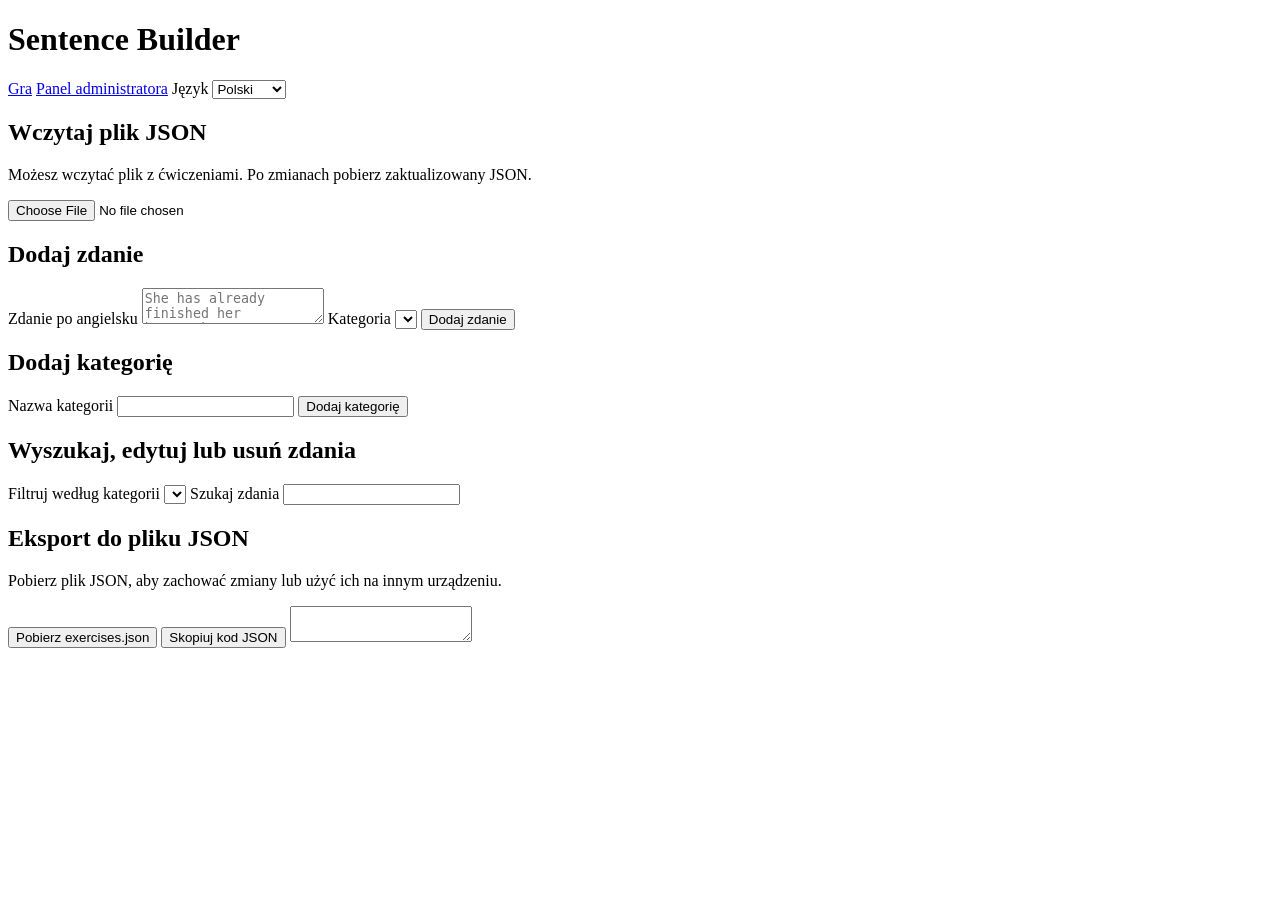
==== admin.html @ d66dbaa8 "Add admin.html for Sentence Builder admin interface" ====
<!DOCTYPE html>
<html lang="pl">
<head>
  <meta charset="UTF-8">
  <meta name="viewport" content="width=device-width, initial-scale=1">
  <title>Sentence Builder — Admin</title>
  <link rel="stylesheet" href="style.css">
  <script src="i18n.js" defer></script>
  <script src="admin.js" defer></script>
</head>
<body>
  <header class="topbar">
    <h1 data-i18n="appTitle">Sentence Builder</h1>
    <nav class="nav">
      <a href="student.html" data-i18n="studentPage">Gra</a>
      <a href="admin.html" data-i18n="adminPage">Panel administratora</a>
      <label class="language-label">
        <span data-i18n="language">Język</span>
        <select id="languageSelect" aria-label="Language">
          <option value="pl">Polski</option>
          <option value="ja">日本語</option>
          <option value="en">English</option>
          <option value="fr">Français</option>
          <option value="es">Español</option>
          <option value="de">Deutsch</option>
        </select>
      </label>
    </nav>
  </header>

  <main>
    <section class="panel">
      <h2 data-i18n="loadJson">Wczytaj plik JSON</h2>
      <p class="muted" data-i18n="jsonHelp">
        Możesz wczytać plik z ćwiczeniami. Po zmianach pobierz zaktualizowany JSON.
      </p>
      <input id="jsonFile" type="file" accept=".json,application/json">
      <p id="loadStatus" class="muted"></p>
    </section>

    <section class="panel">
      <h2 data-i18n="addSentence">Dodaj zdanie</h2>
      <form id="exerciseForm">
        <label for="sentenceInput" data-i18n="englishSentence">Zdanie po angielsku</label>
        <textarea id="sentenceInput" required
          placeholder="She has already finished her homework."
          data-i18n-placeholder="sentencePlaceholder"></textarea>

        <label for="categorySelect" data-i18n="category">Kategoria</label>
        <select id="categorySelect"></select>
        <button type="submit" data-i18n="addSentence">Dodaj zdanie</button>
      </form>
    </section>

    <section class="panel">
      <h2 data-i18n="addCategory">Dodaj kategorię</h2>
      <form id="categoryForm">
        <label for="newCategory" data-i18n="categoryName">Nazwa kategorii</label>
        <input id="newCategory" type="text" required>
        <button type="submit" data-i18n="addCategory">Dodaj kategorię</button>
      </form>
    </section>

    <section class="panel">
      <h2 data-i18n="manageSentences">Wyszukaj, edytuj lub usuń zdania</h2>

      <label for="adminCategoryFilter" data-i18n="filterCategory">Filtruj według kategorii</label>
      <select id="adminCategoryFilter"></select>

      <label for="adminSearchInput" data-i18n="searchSentence">Szukaj zdania</label>
      <input id="adminSearchInput" type="search">

      <p id="adminResultCount" class="muted"></p>
      <div id="adminExercises"></div>
    </section>

    <section class="panel">
      <h2 data-i18n="exportJson">Eksport do pliku JSON</h2>
      <p class="muted" data-i18n="exportHelp">
        Pobierz plik JSON, aby zachować zmiany lub użyć ich na innym urządzeniu.
      </p>
      <button id="downloadJson" type="button" data-i18n="downloadJson">
        Pobierz exercises.json
      </button>
      <button id="copyJson" type="button" class="secondary" data-i18n="copyJson">
        Skopiuj kod JSON
      </button>
      <textarea id="jsonOutput" readonly aria-label="JSON"></textarea>
      <p id="copyStatus" class="muted"></p>
    </section>
  </main>
</body>
</html>
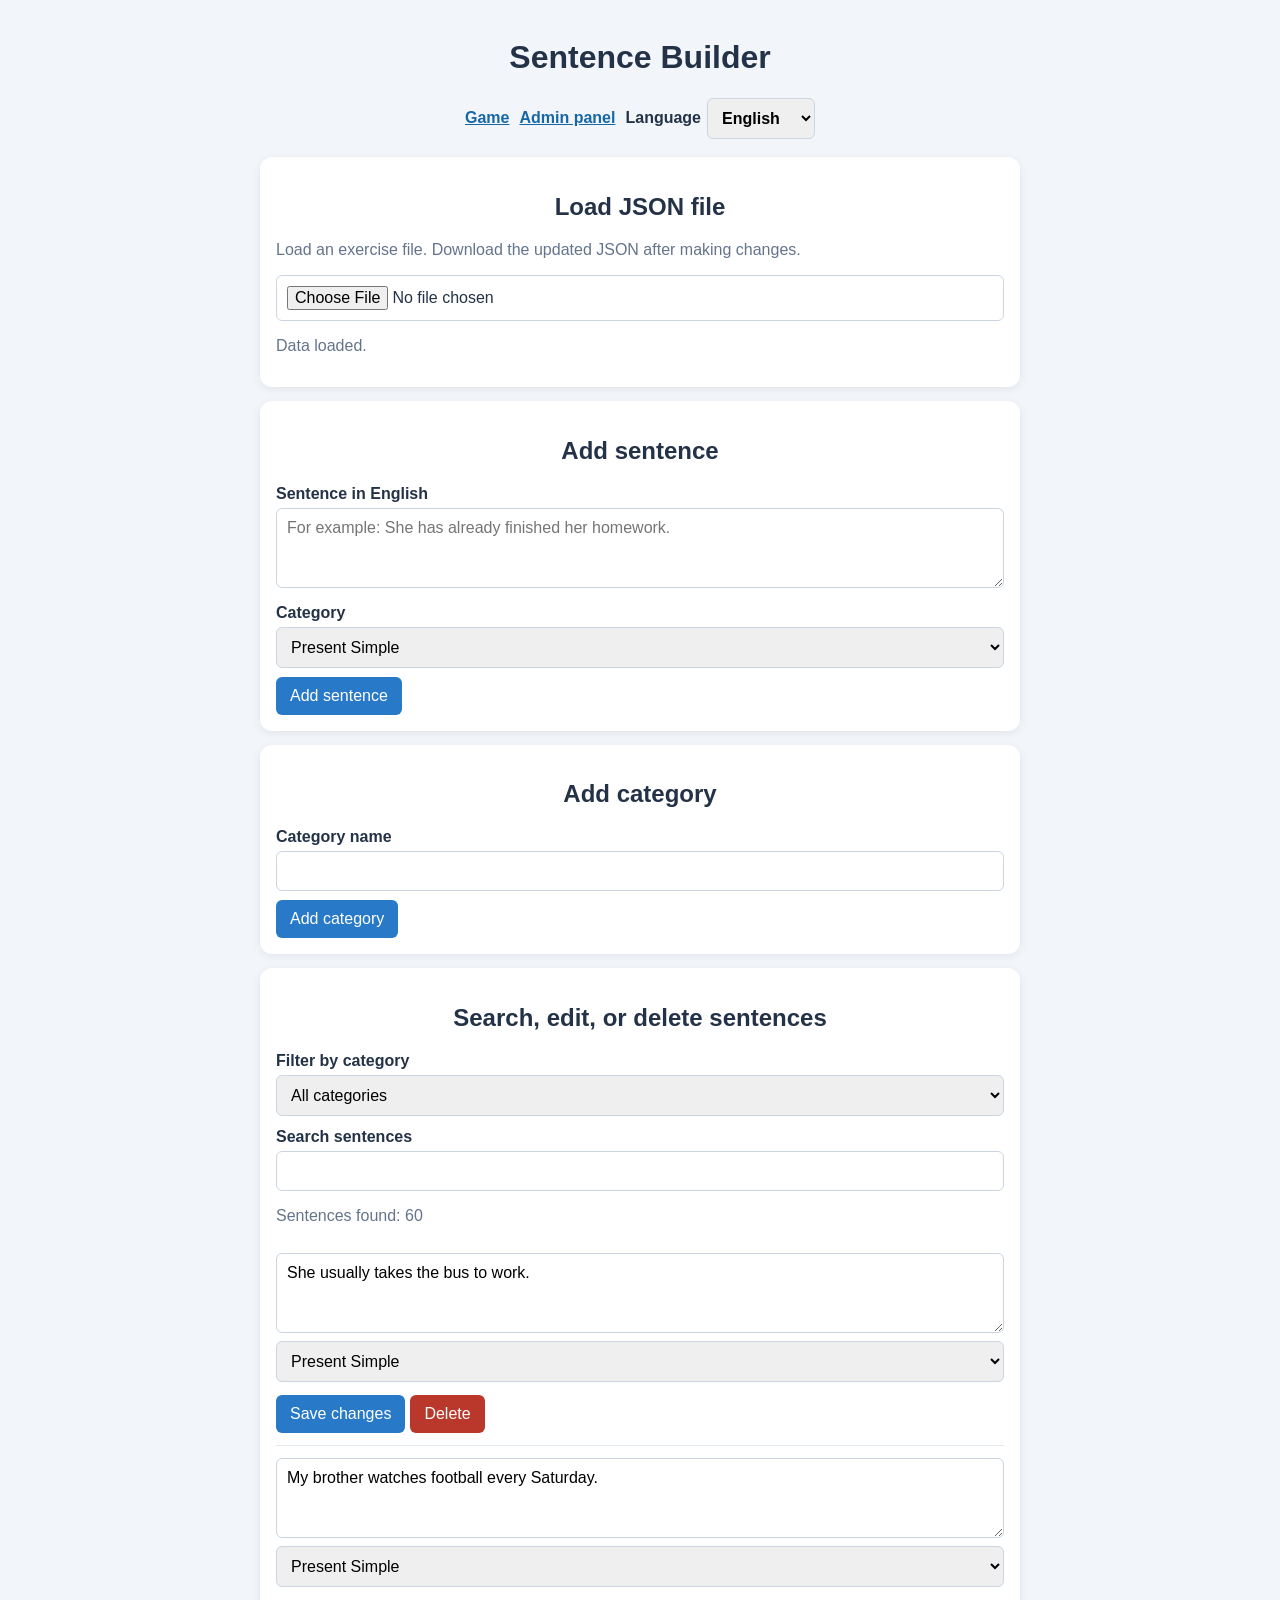
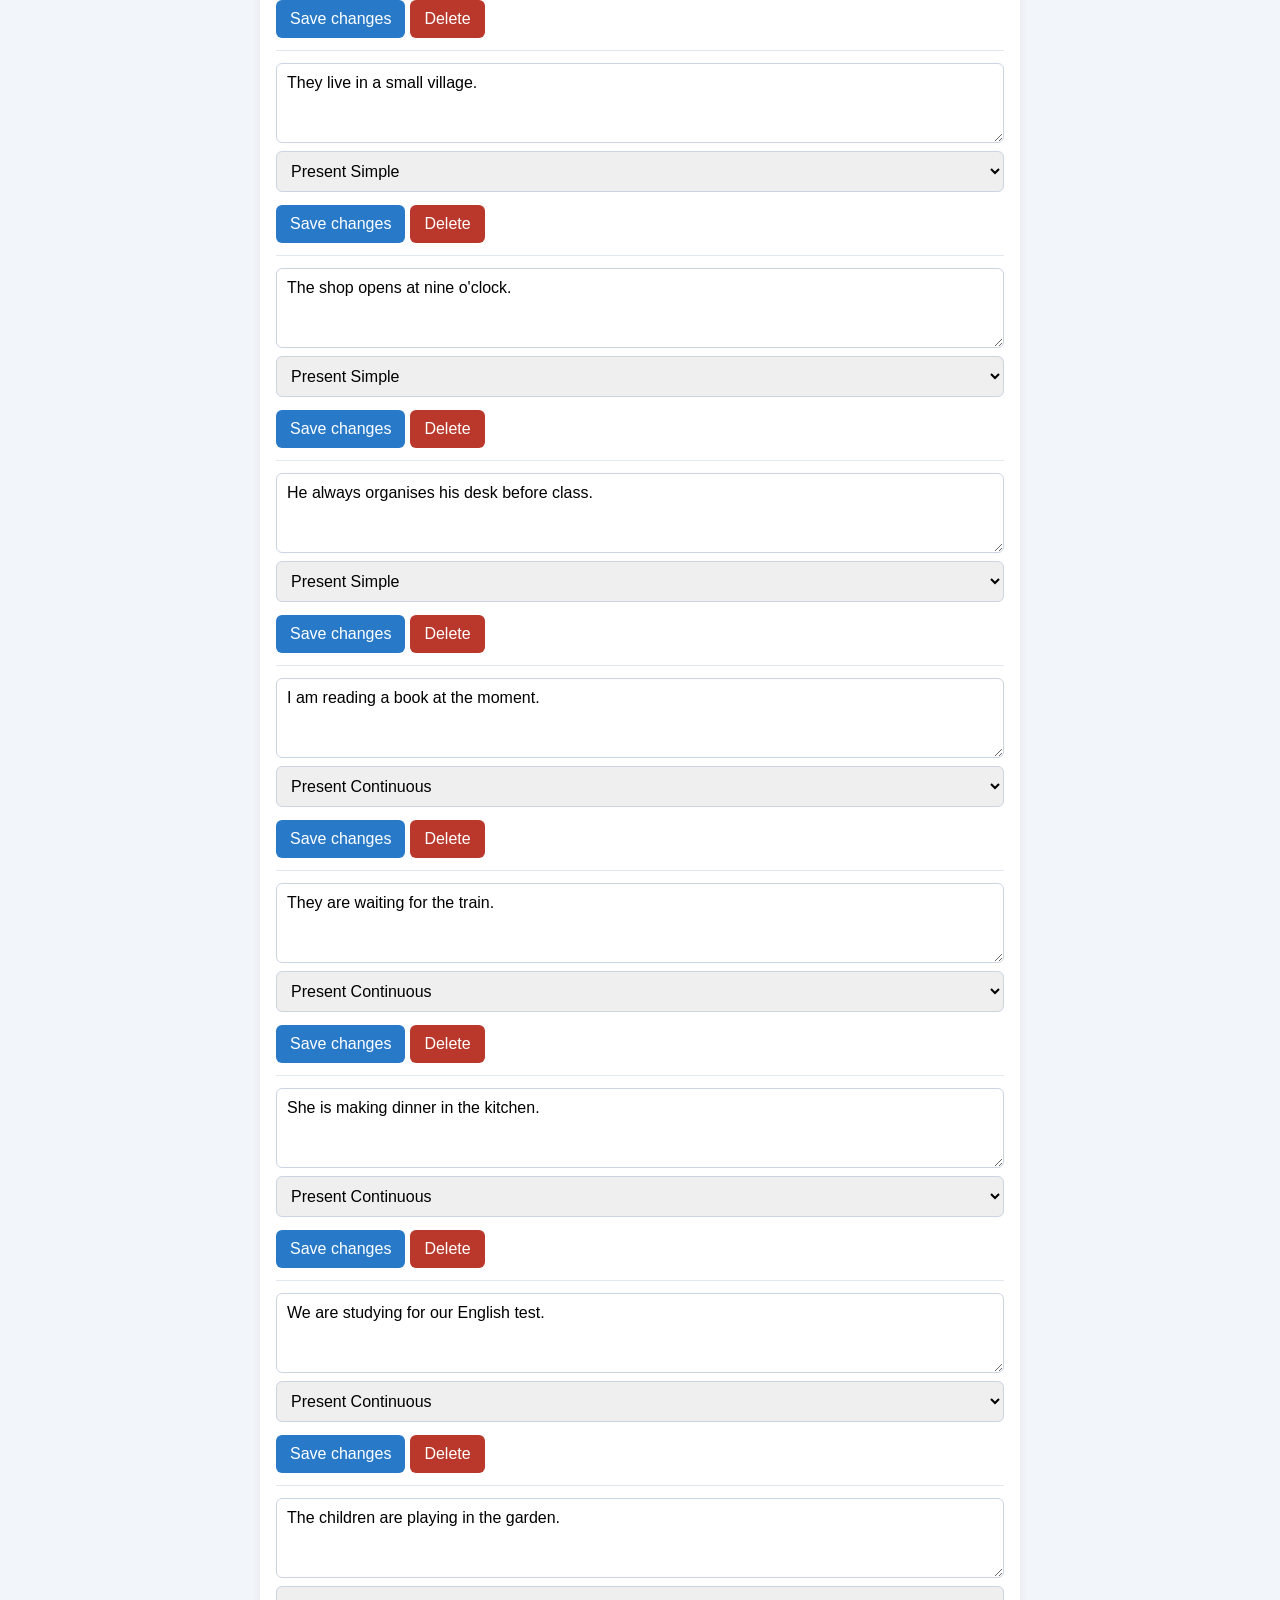
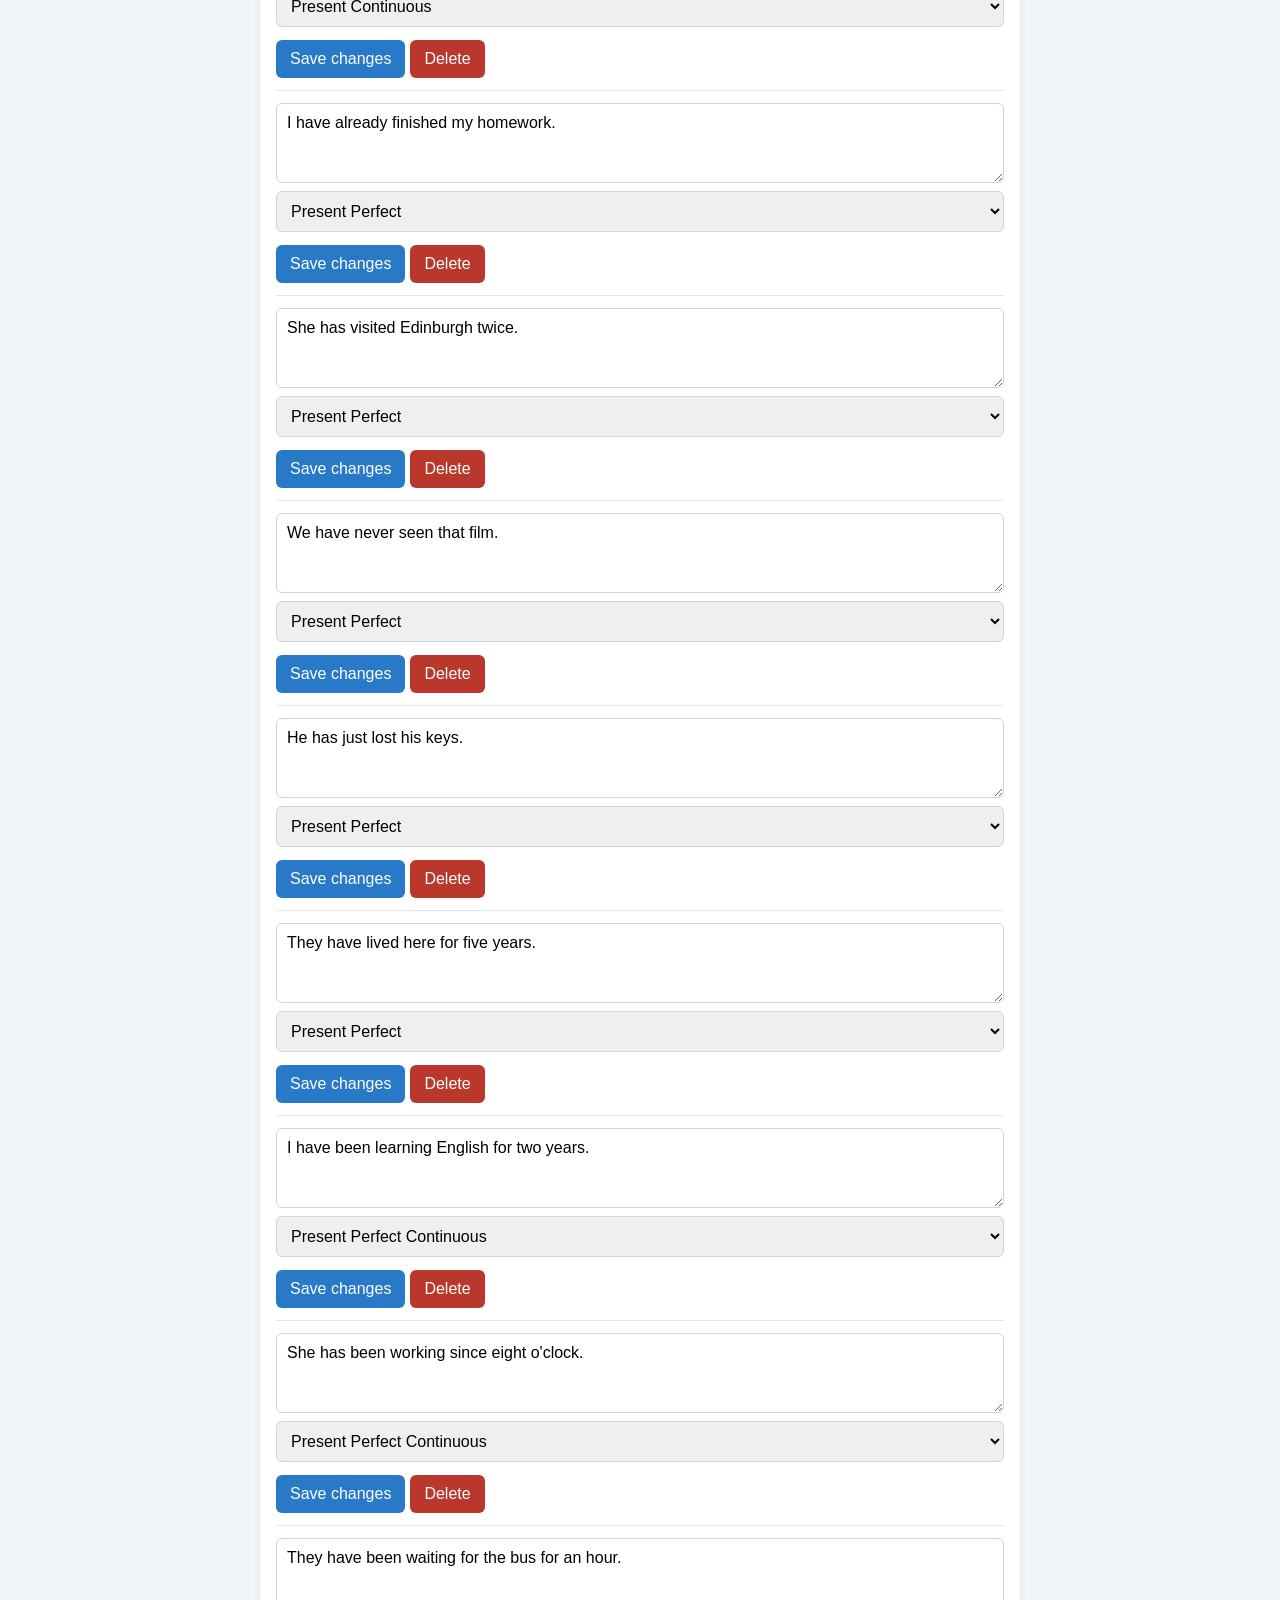
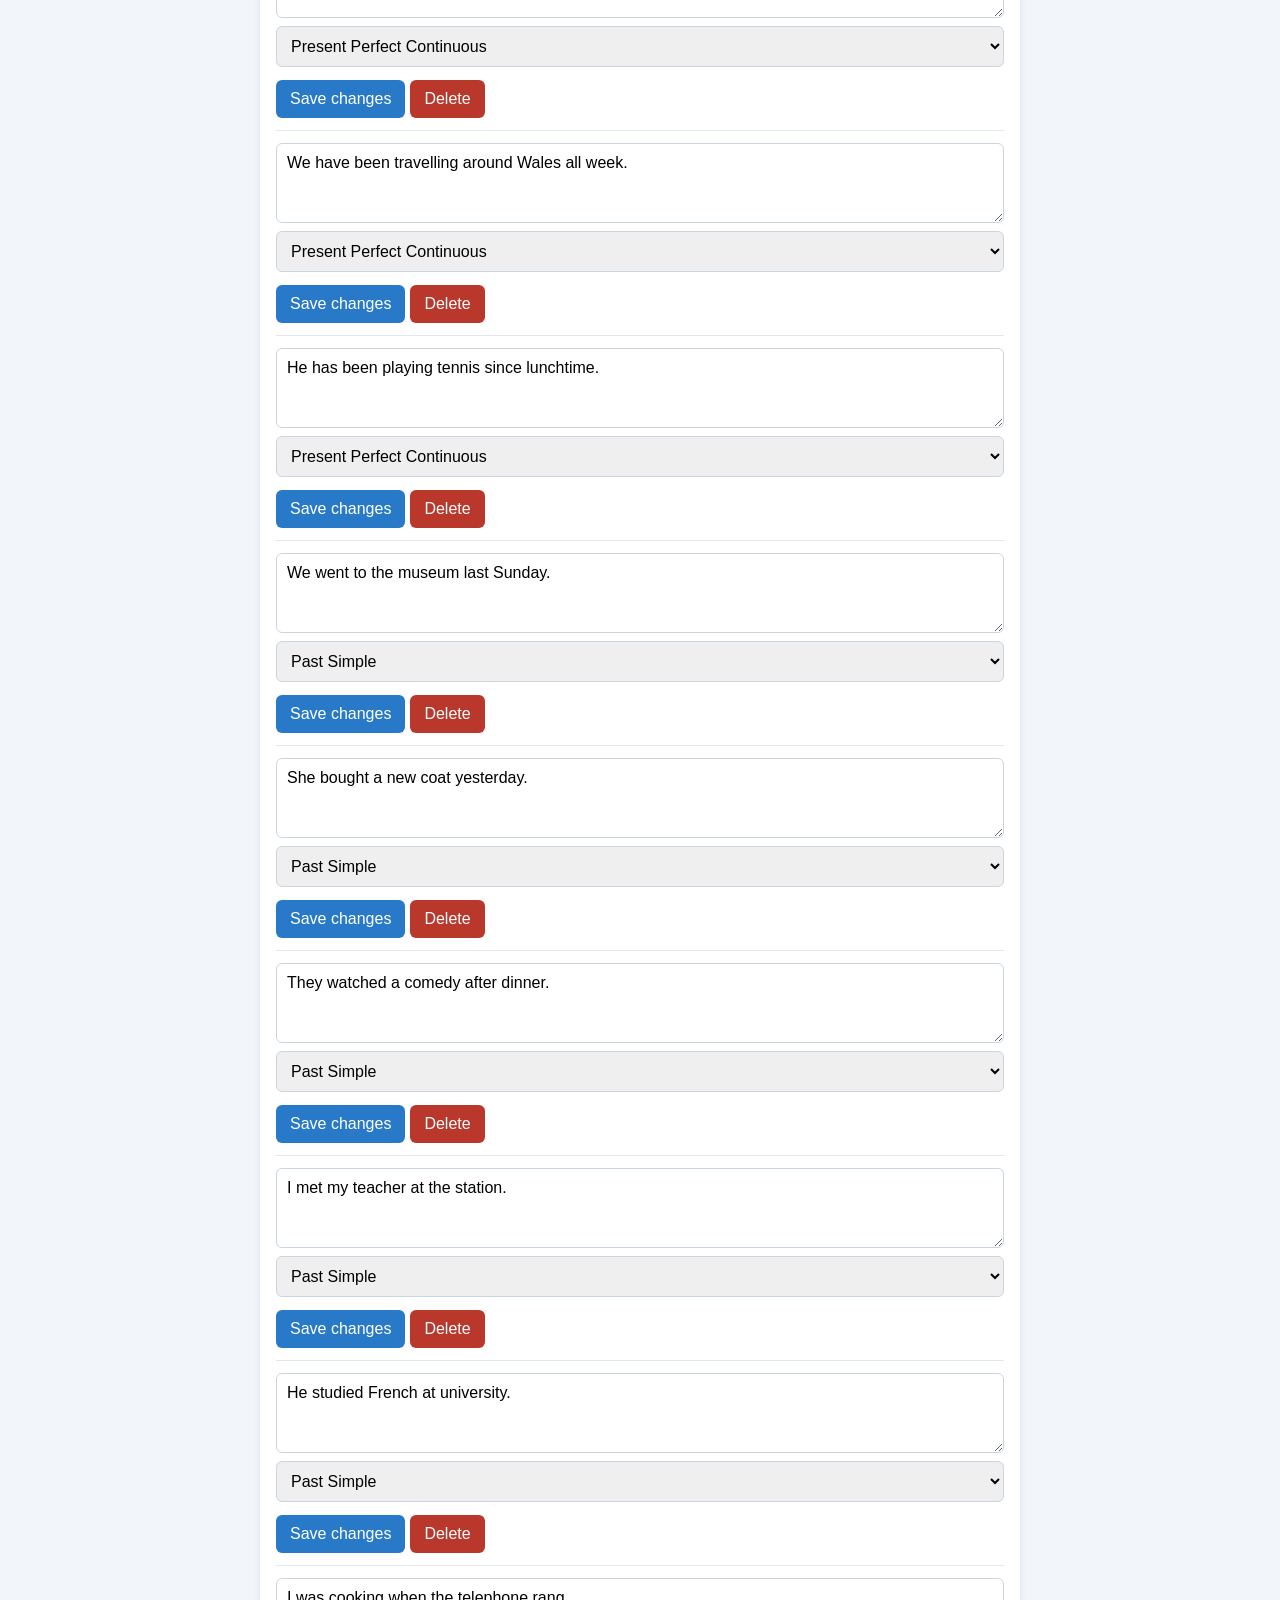
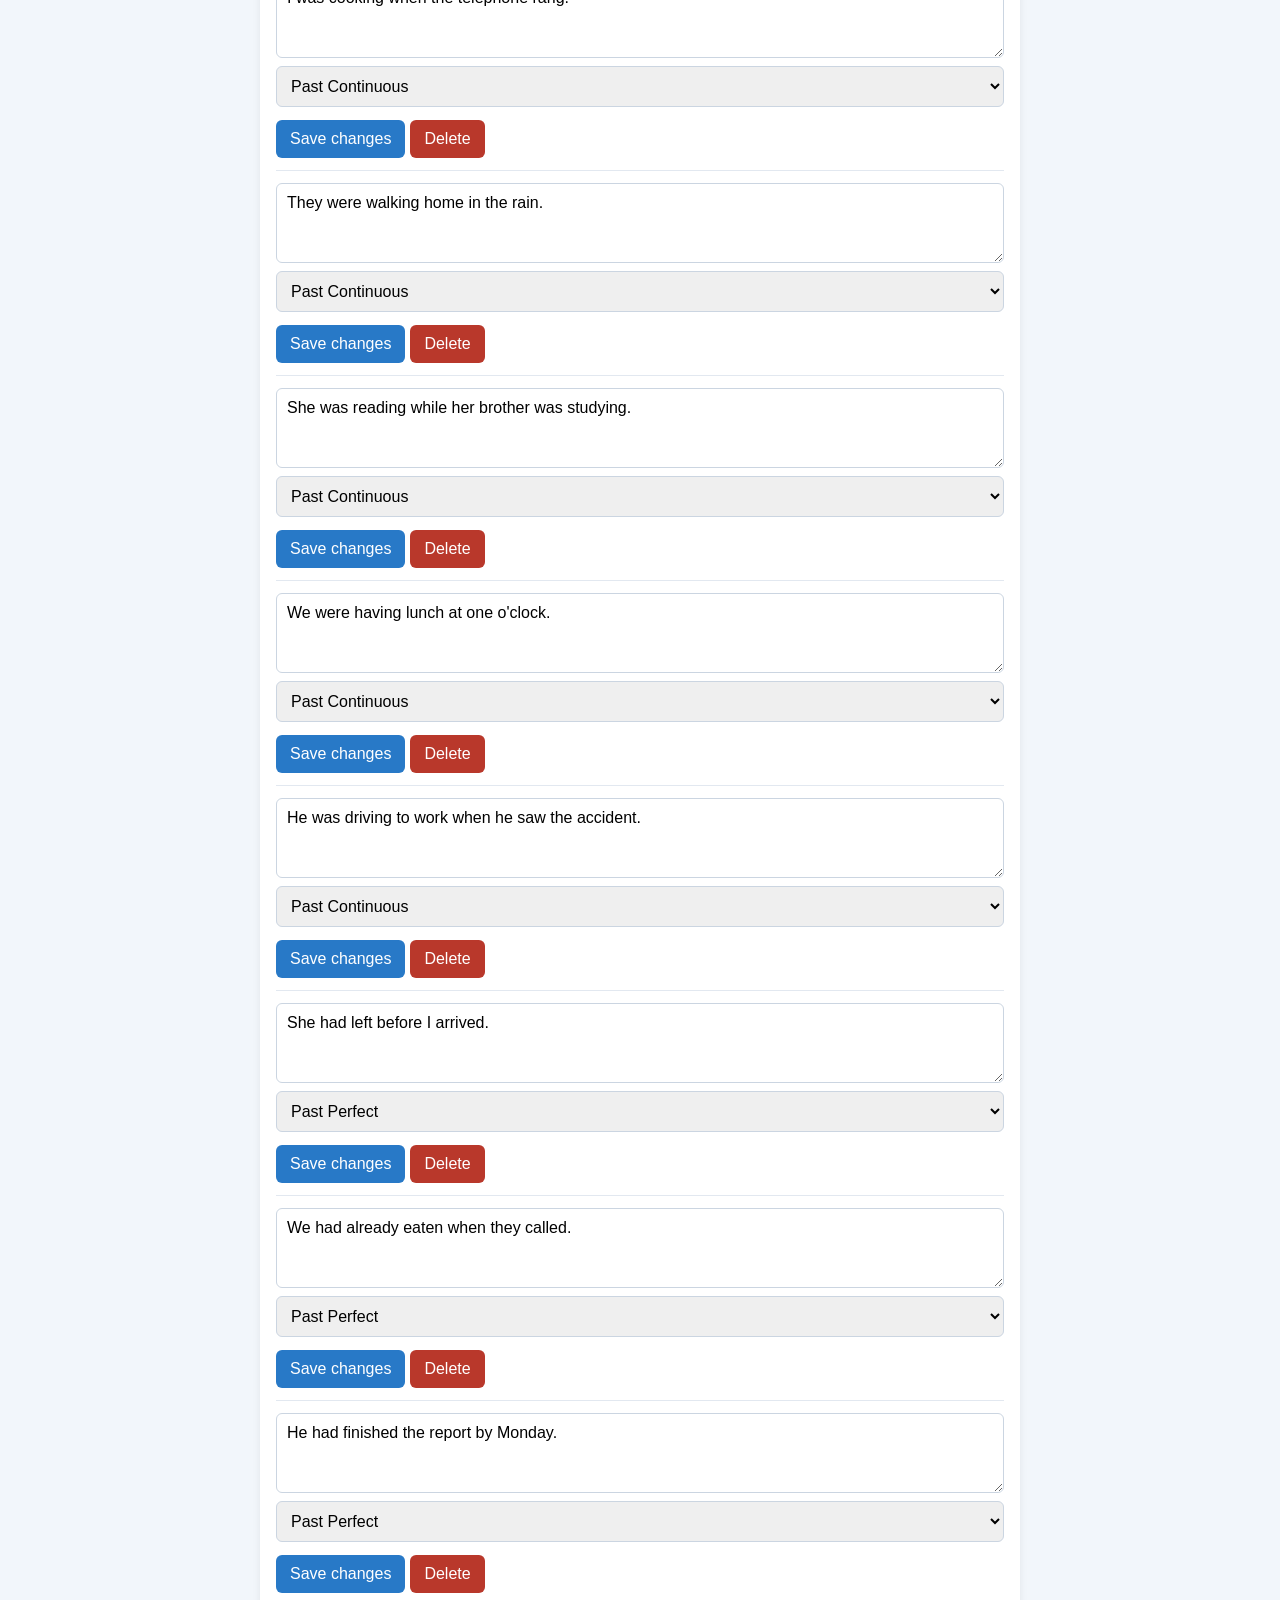
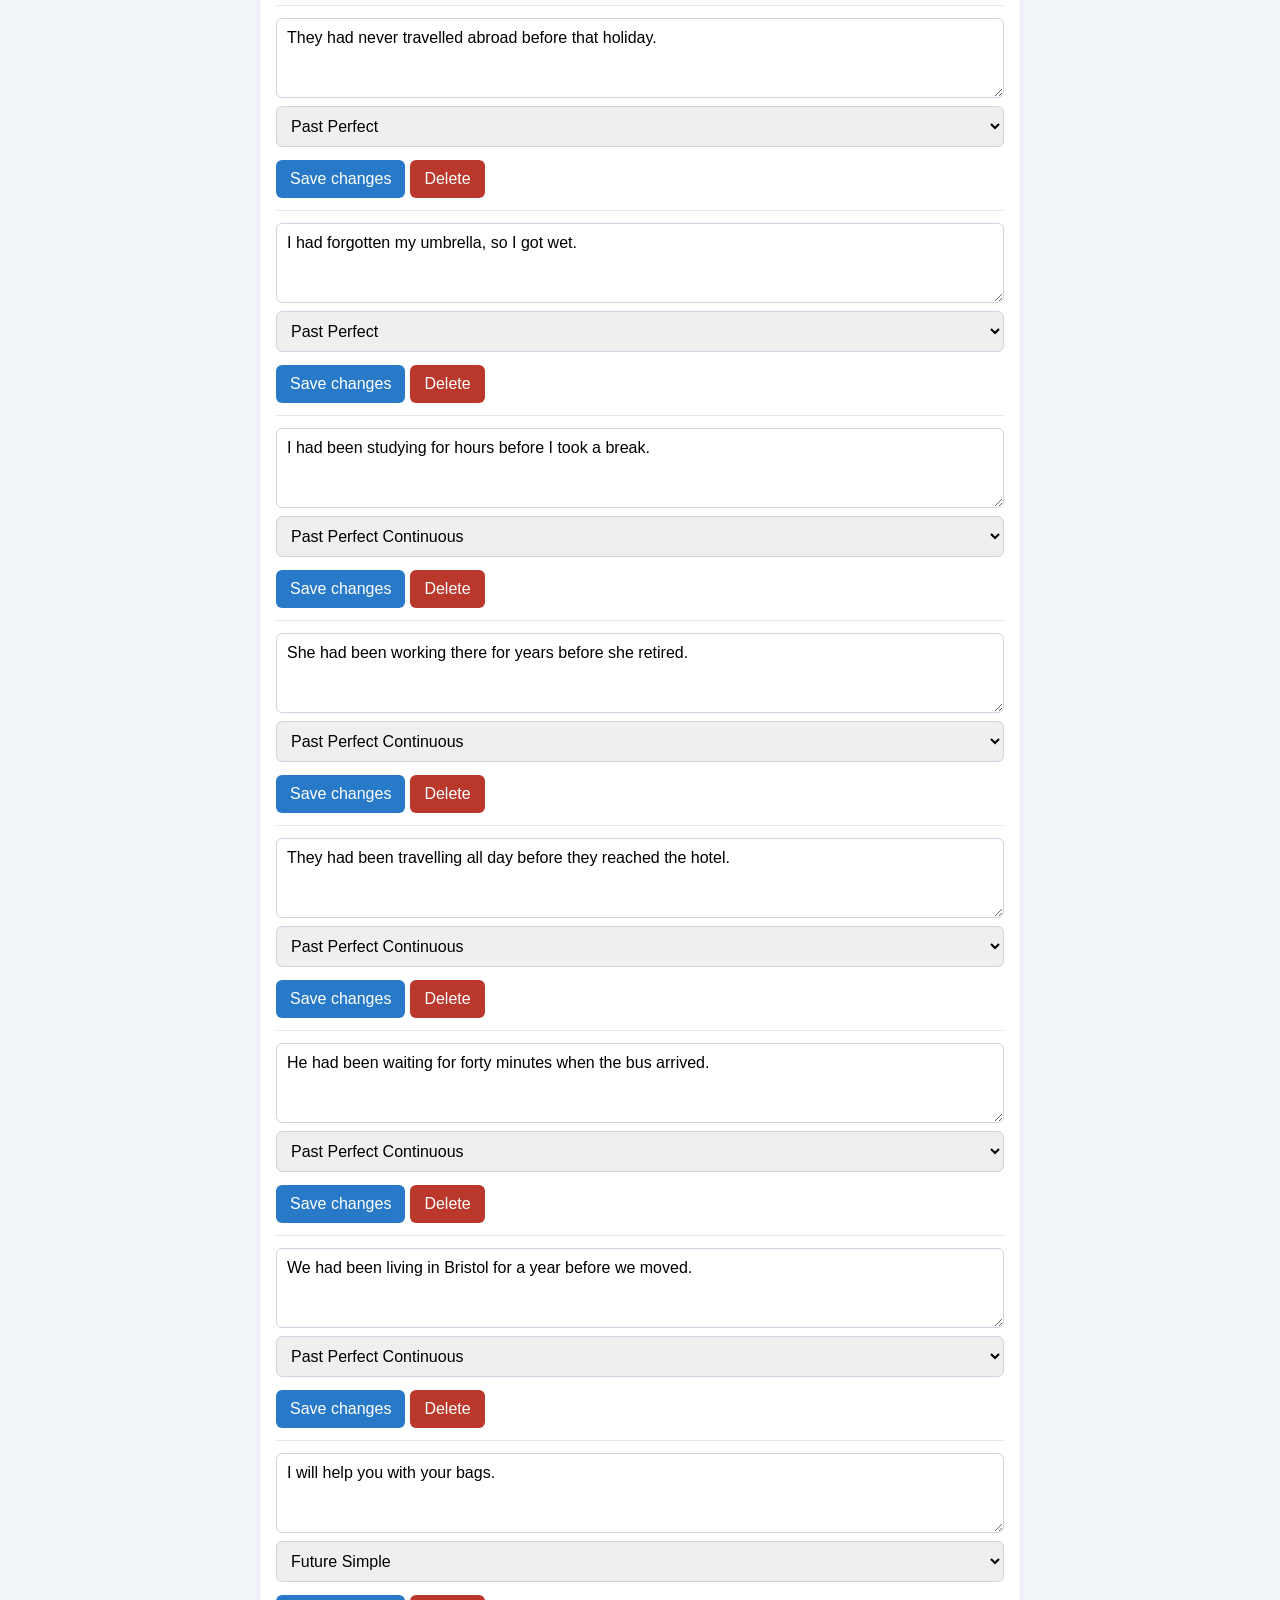
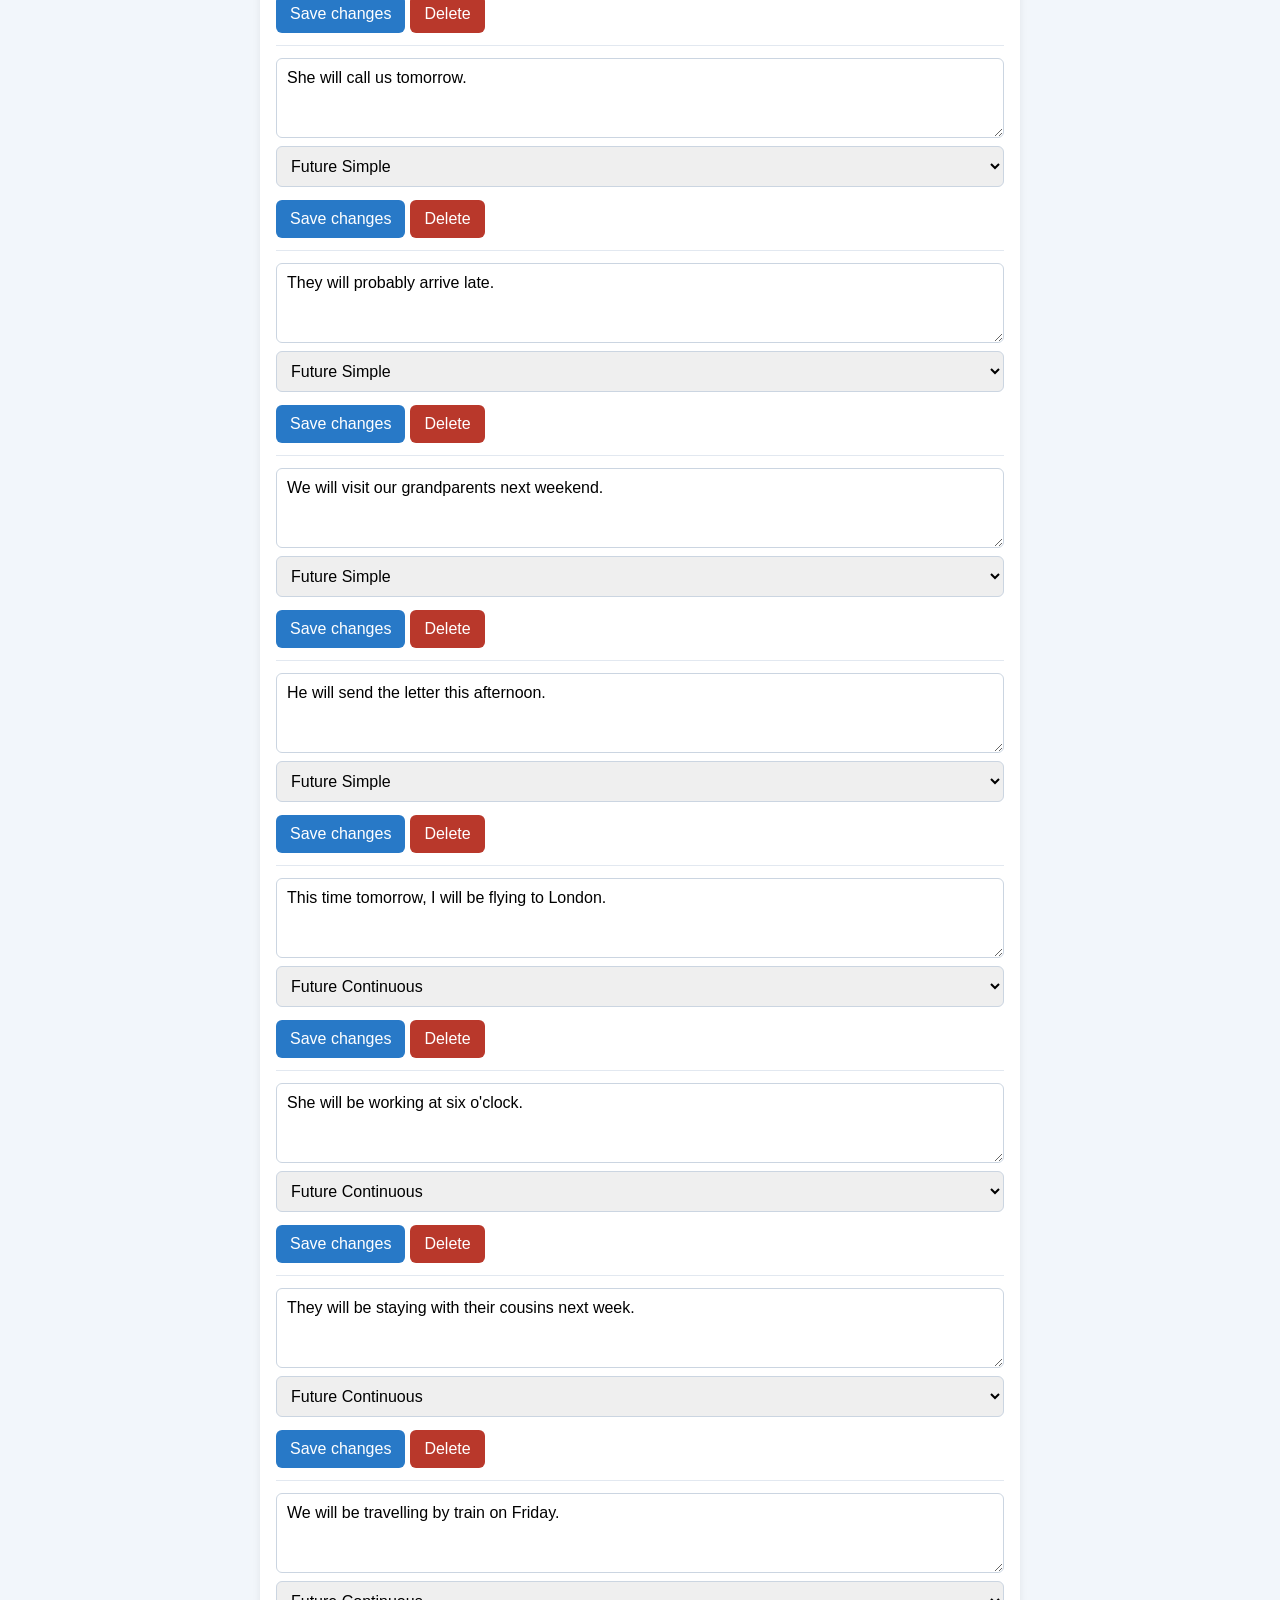
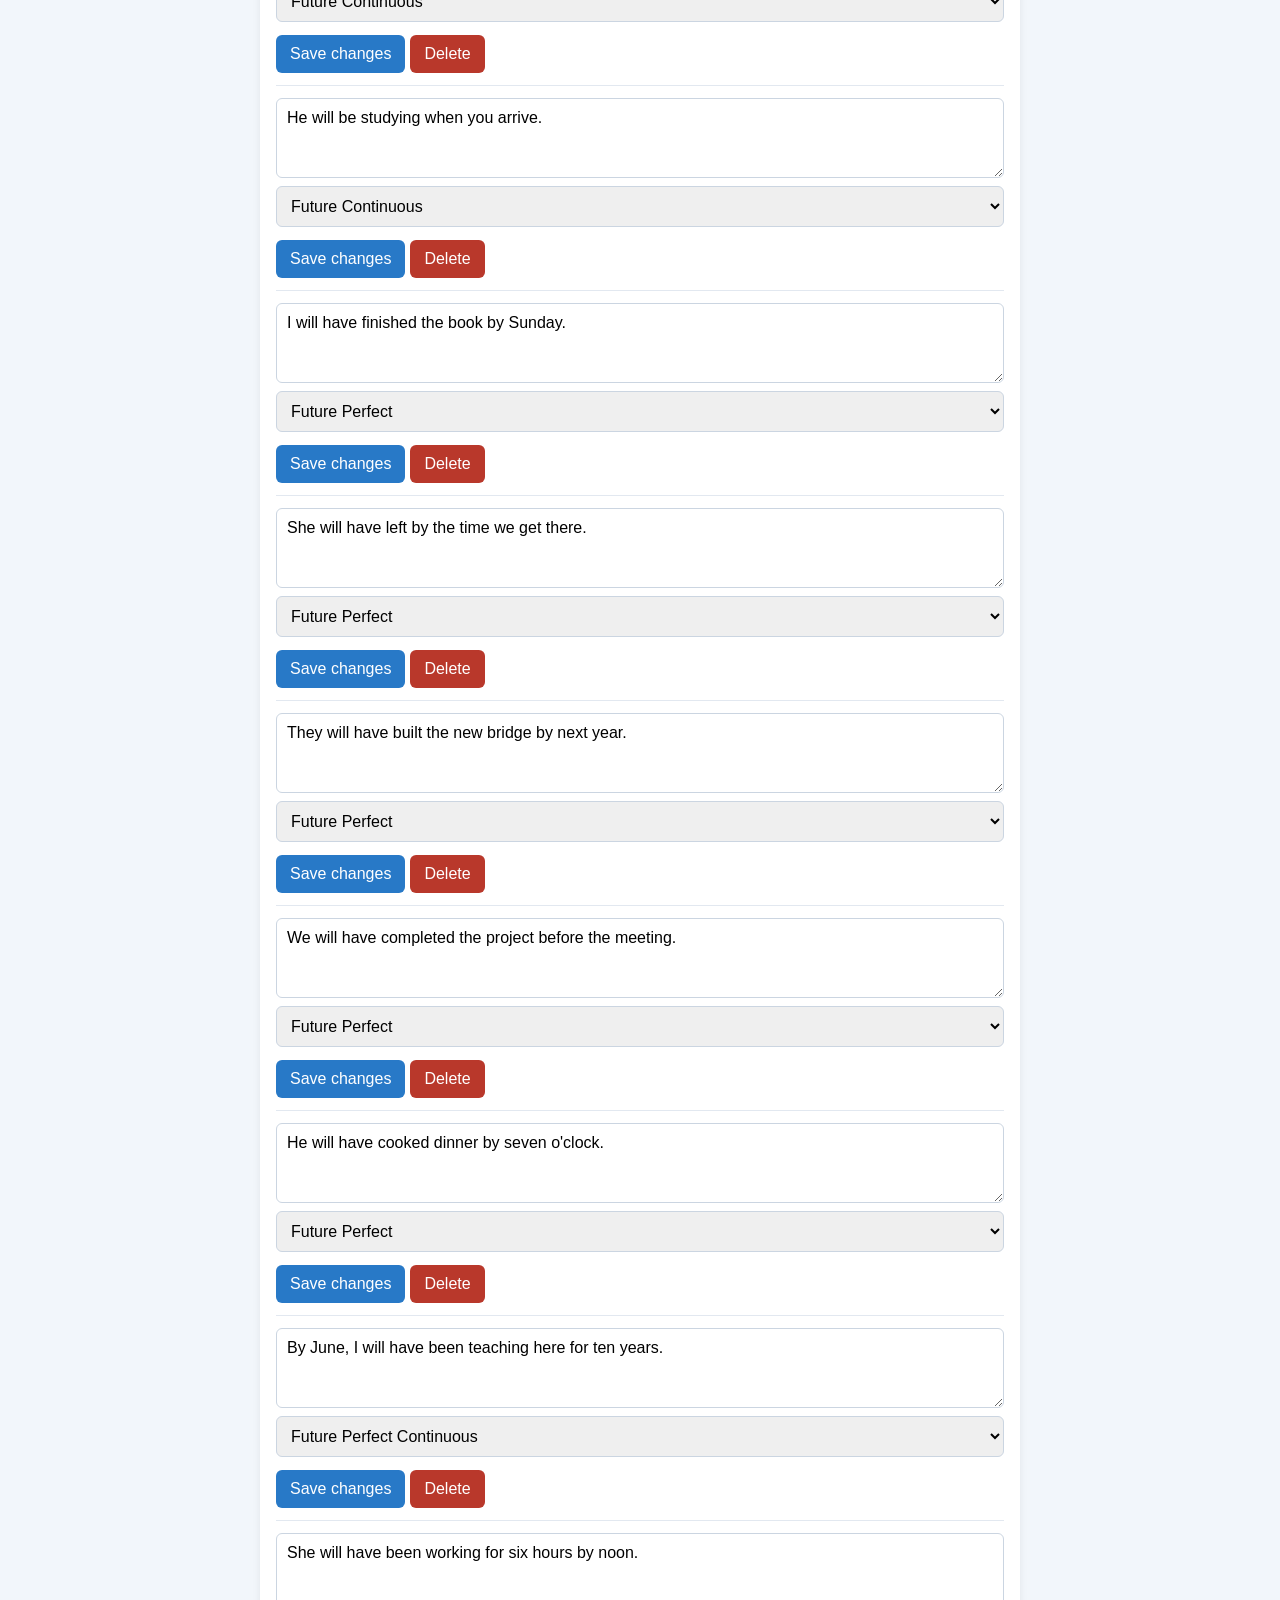
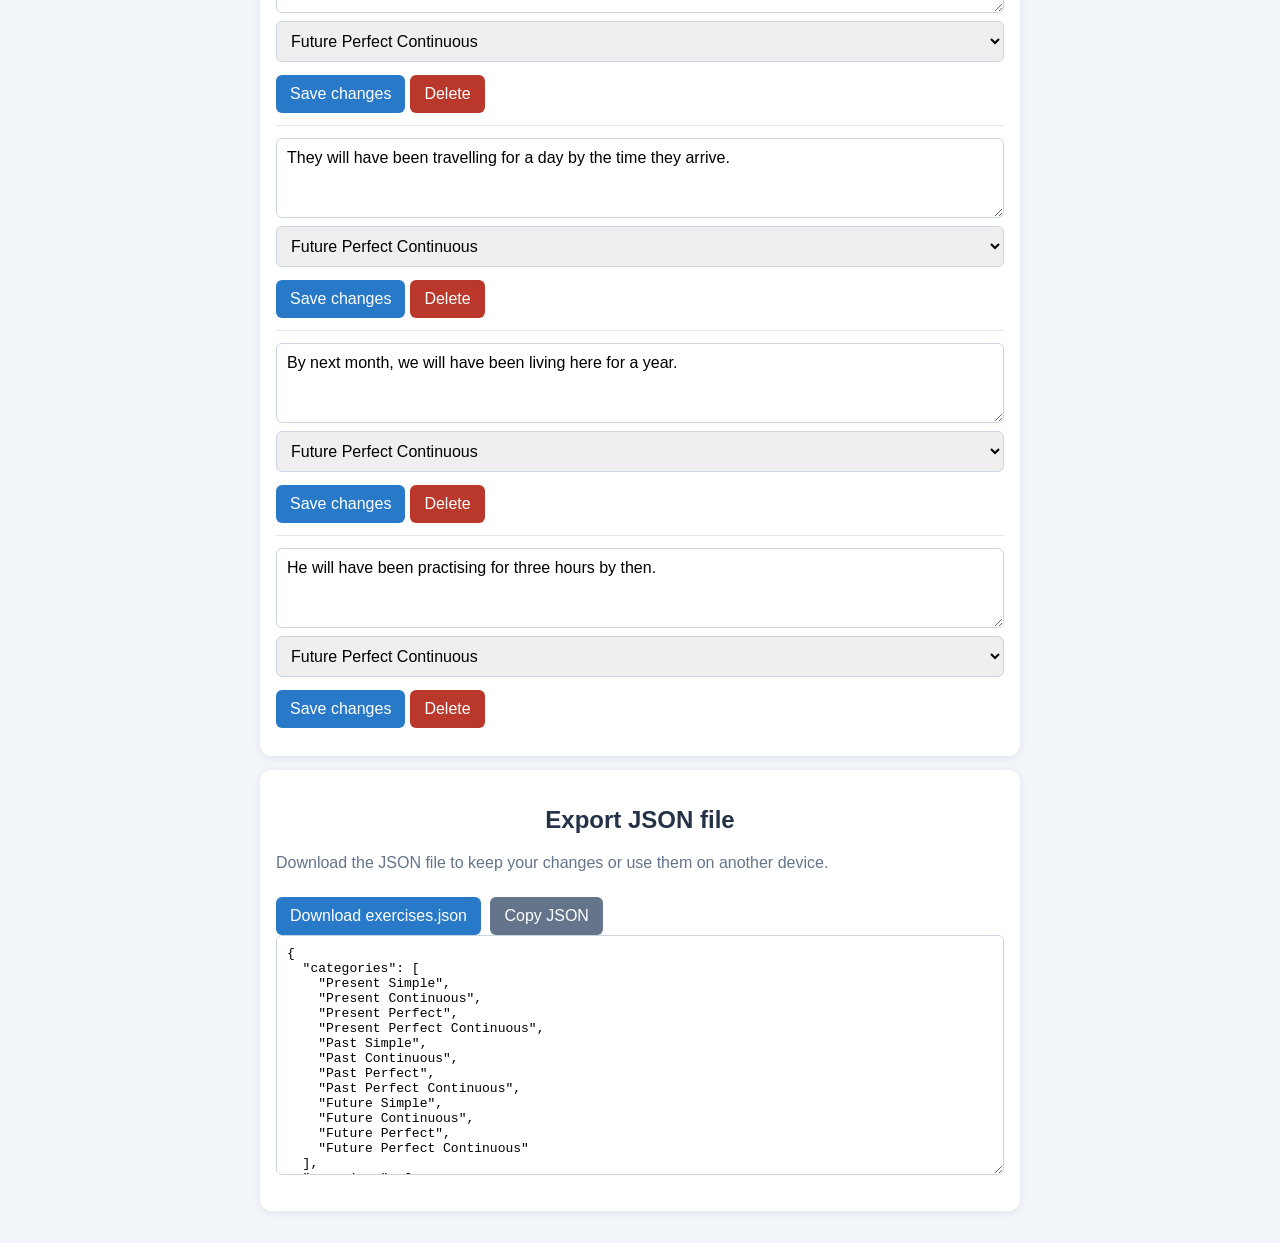
==== commit 3460df07: "Create admin.html for Sentence Builder admin interface This file serves as the admin interface for t" ====
--- a/admin.html
+++ b/admin.html
@@ -35,7 +35,7 @@
         Możesz wczytać plik z ćwiczeniami. Po zmianach pobierz zaktualizowany JSON.
       </p>
       <input id="jsonFile" type="file" accept=".json,application/json">
-      <p id="loadStatus" class="muted"></p>
+      <p id="loadStatus" class="muted" aria-live="polite"></p>
     </section>
 
     <section class="panel">
@@ -64,10 +64,16 @@
     <section class="panel">
       <h2 data-i18n="manageSentences">Wyszukaj, edytuj lub usuń zdania</h2>
 
-      <label for="adminCategoryFilter" data-i18n="filterCategory">Filtruj według kategorii</label>
+      <label for="adminCategoryFilter" data-i18n="filterCategory">
+        Filtruj według kategorii
+      </label>
       <select id="adminCategoryFilter"></select>
 
-      <label for="adminSearchInput" data-i18n="searchSentence">Szukaj zdania</label>
+      <div id="categoryOrderSettings" class="category-order-settings"></div>
+
+      <label for="adminSearchInput" data-i18n="searchSentence">
+        Szukaj zdania
+      </label>
       <input id="adminSearchInput" type="search">
 
       <p id="adminResultCount" class="muted"></p>
@@ -86,7 +92,7 @@
         Skopiuj kod JSON
       </button>
       <textarea id="jsonOutput" readonly aria-label="JSON"></textarea>
-      <p id="copyStatus" class="muted"></p>
+      <p id="copyStatus" class="muted" aria-live="polite"></p>
     </section>
   </main>
 </body>
--- a/style.css
+++ b/style.css
@@ -0,0 +1,156 @@
+* { box-sizing: border-box; }
+
+body {
+  margin: 0;
+  padding: 18px;
+  font-family: Arial, sans-serif;
+  color: #243247;
+  background: #f2f6fb;
+}
+
+h1, h2 { text-align: center; }
+
+.topbar {
+  max-width: 900px;
+  margin: 0 auto 18px;
+}
+
+.nav {
+  display: flex;
+  justify-content: center;
+  align-items: center;
+  gap: 10px;
+  flex-wrap: wrap;
+}
+
+.nav a {
+  color: #1767a7;
+  font-weight: bold;
+}
+
+.language-label {
+  display: flex;
+  align-items: center;
+  gap: 6px;
+  margin: 0;
+}
+
+.panel, .exercise {
+  max-width: 760px;
+  margin: 14px auto;
+  padding: 16px;
+  background: white;
+  border-radius: 12px;
+  box-shadow: 0 2px 8px #00000012;
+}
+
+label {
+  display: block;
+  margin: 12px 0 5px;
+  font-weight: bold;
+}
+
+input, select, textarea {
+  width: 100%;
+  padding: 10px;
+  border: 1px solid #cbd5e1;
+  border-radius: 6px;
+  font: inherit;
+}
+
+textarea {
+  min-height: 80px;
+  resize: vertical;
+}
+
+button {
+  margin: 9px 5px 0 0;
+  padding: 10px 14px;
+  border: 0;
+  border-radius: 6px;
+  color: white;
+  background: #2879c7;
+  font: inherit;
+  cursor: pointer;
+}
+
+button:hover { background: #1d65a8; }
+button.secondary { background: #64748b; }
+button.danger { background: #b9382b; }
+
+.hidden { display: none !important; }
+.muted { color: #64748b; }
+
+.word {
+  display: inline-block;
+  margin: 5px;
+  padding: 8px 12px;
+  border-radius: 6px;
+  color: white;
+  background: #3498db;
+  cursor: pointer;
+  user-select: none;
+}
+
+.word:hover { background: #217db8; }
+
+.sentence {
+  min-height: 48px;
+  padding: 6px;
+  margin: 12px 0;
+  border-bottom: 2px dashed #94a3b8;
+}
+
+.result {
+  min-height: 24px;
+  margin-top: 8px;
+  font-weight: bold;
+  line-height: 1.5;
+}
+
+.admin-item {
+  padding: 12px 0;
+  border-bottom: 1px solid #e2e8f0;
+}
+
+.admin-item:last-child { border-bottom: 0; }
+
+.admin-item textarea, .admin-item select { margin-bottom: 4px; }
+
+#jsonOutput {
+  min-height: 240px;
+  font-family: monospace;
+}
+
+@media (max-width: 600px) {
+  body { padding: 10px; }
+}
+
+
+.pronunciation-controls {
+  margin-top: 16px;
+  padding: 14px;
+  border: 1px solid #d7e0ea;
+  border-radius: 8px;
+  background: #f8fafc;
+}
+
+.pronunciation-controls label {
+  display: block;
+  margin: 10px 0;
+}
+
+.rate-row {
+  display: flex;
+  align-items: center;
+  gap: 12px;
+}
+
+.rate-row input[type="range"] {
+  flex: 1;
+}
+
+.speech-status {
+  min-height: 1.4em;
+  margin-bottom: 0;
+}
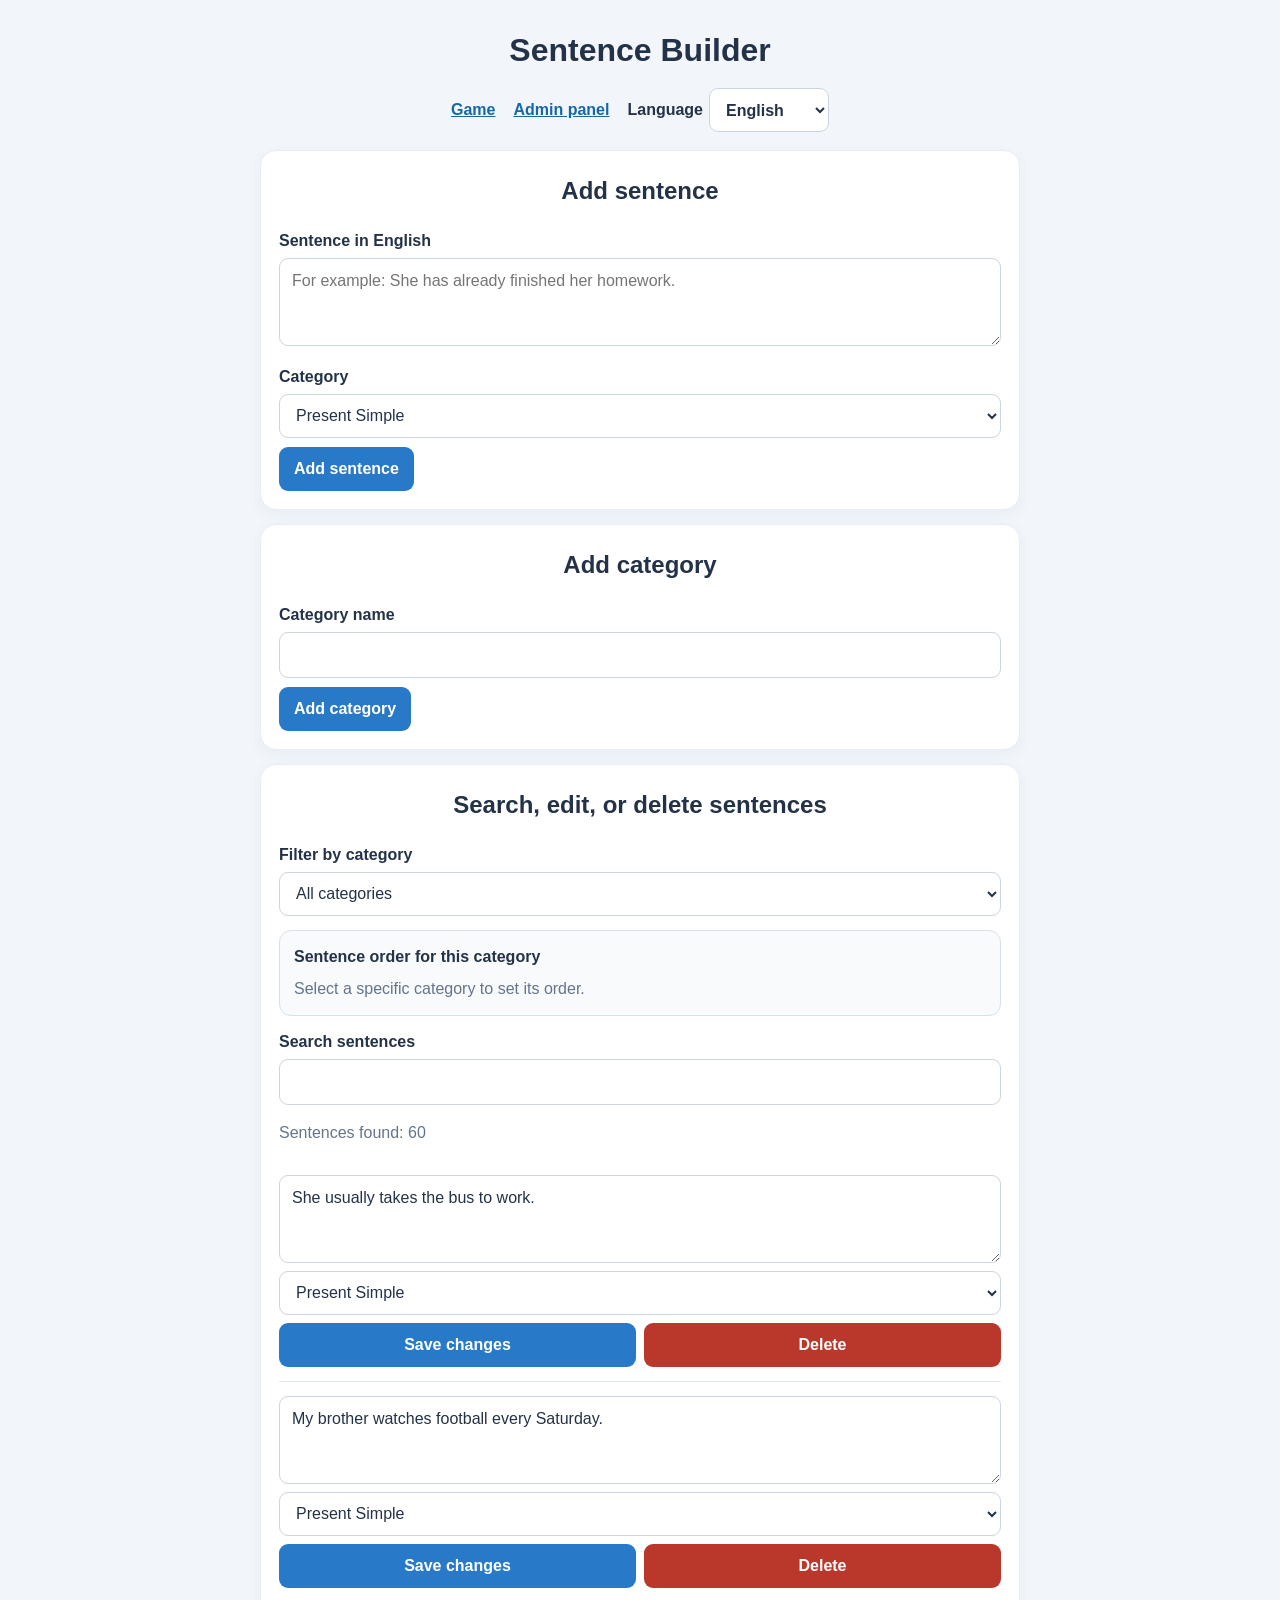
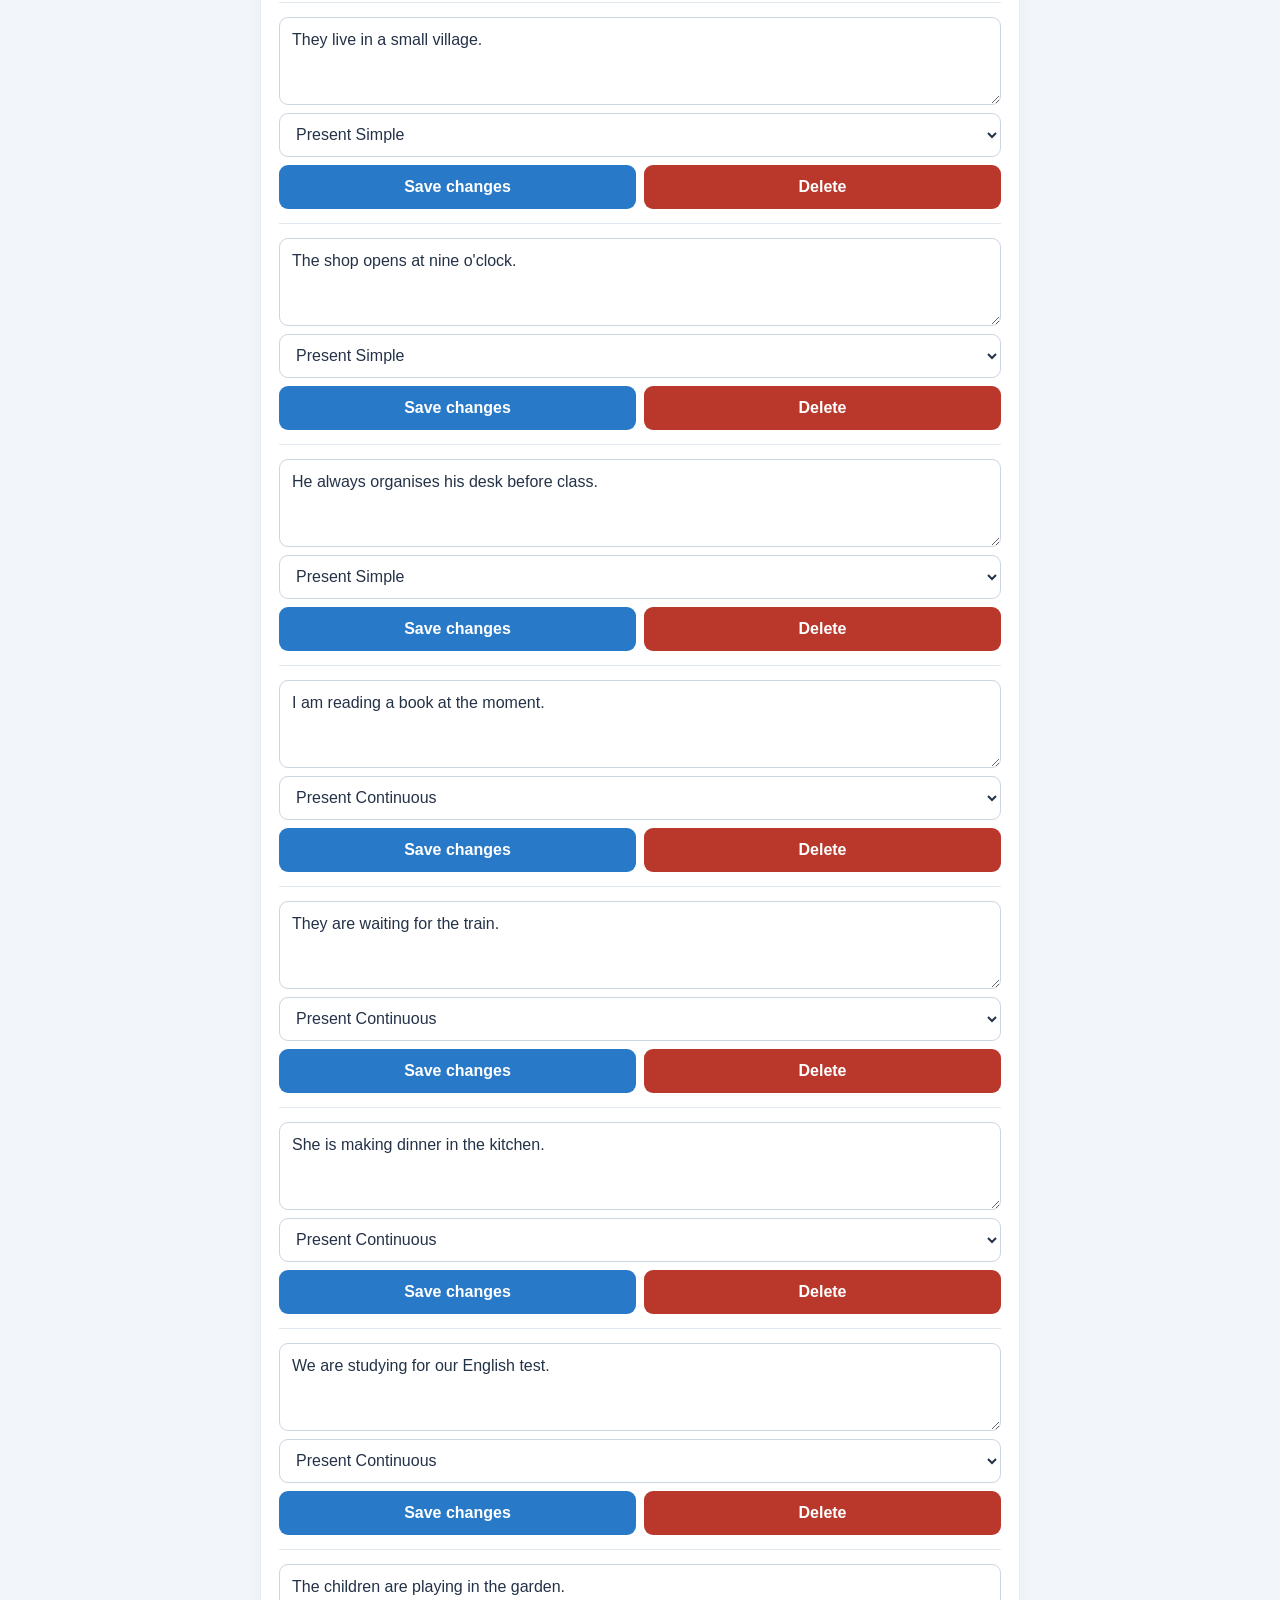
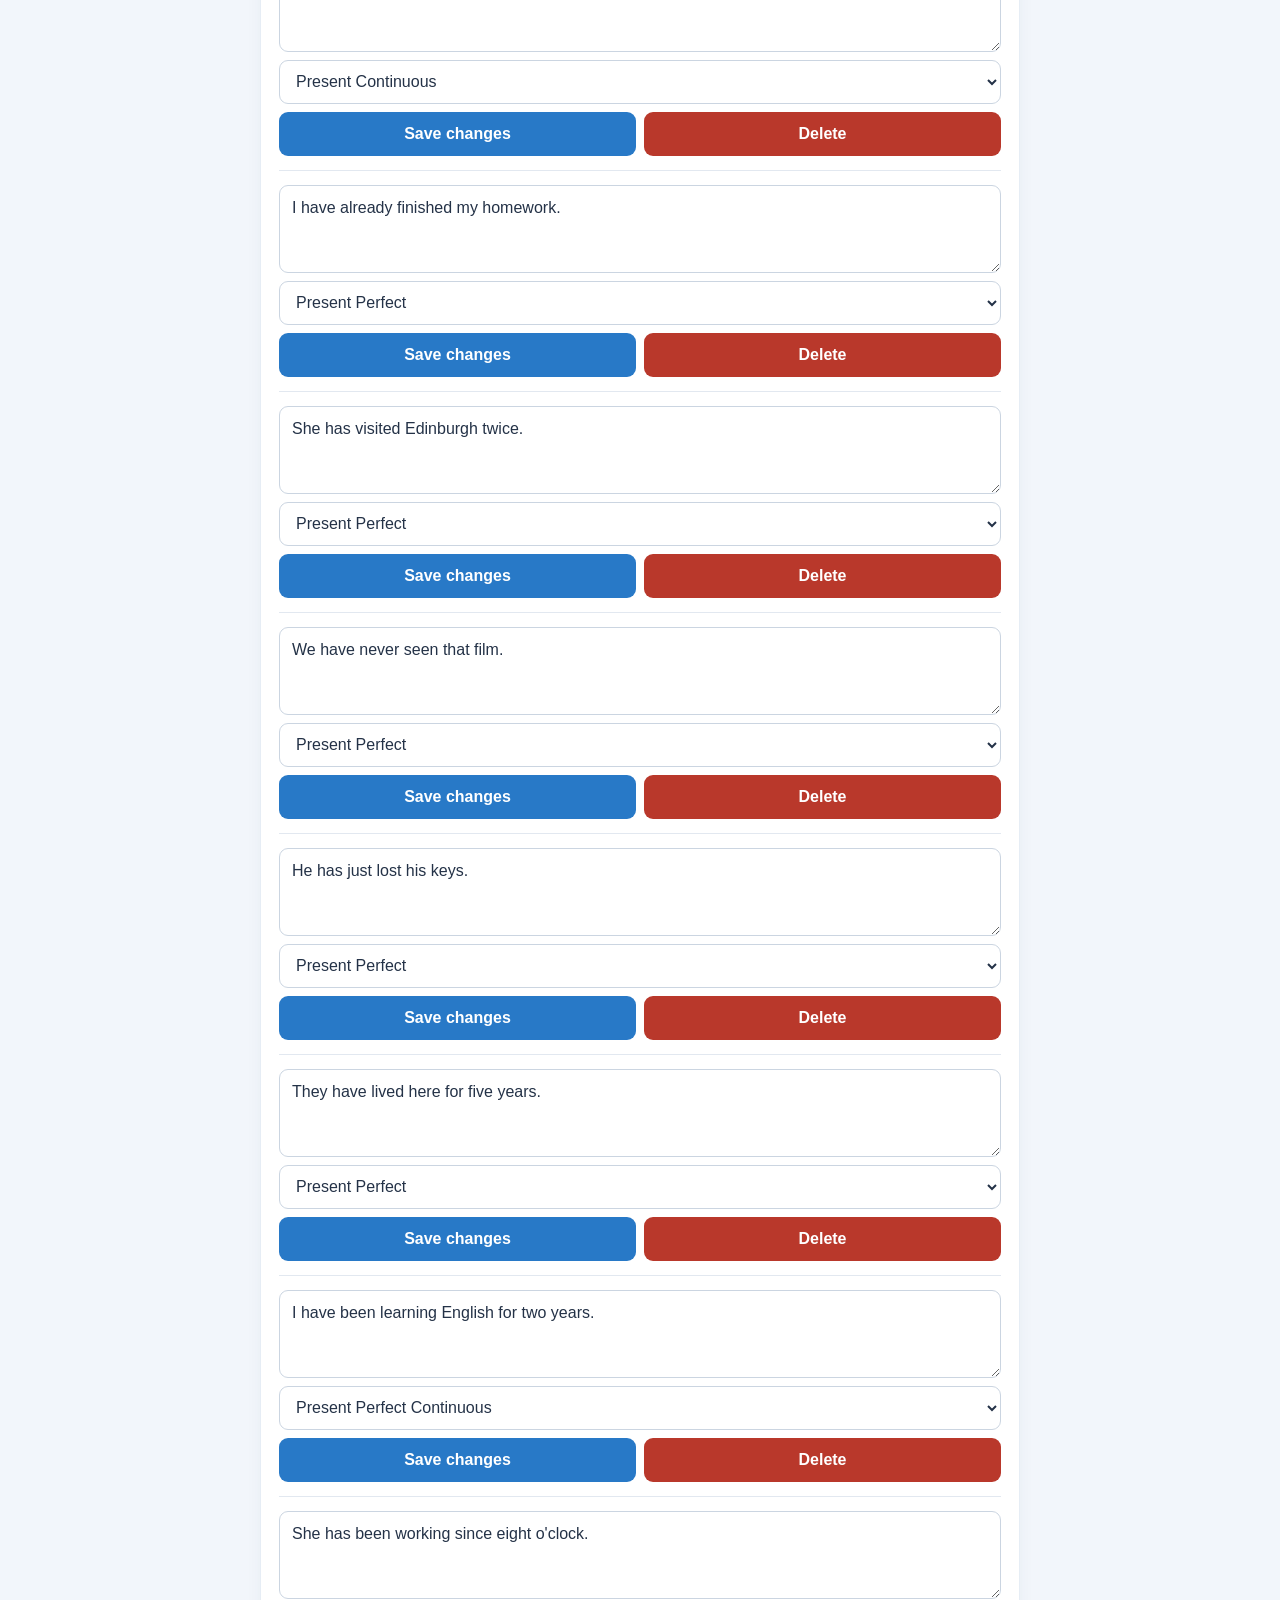
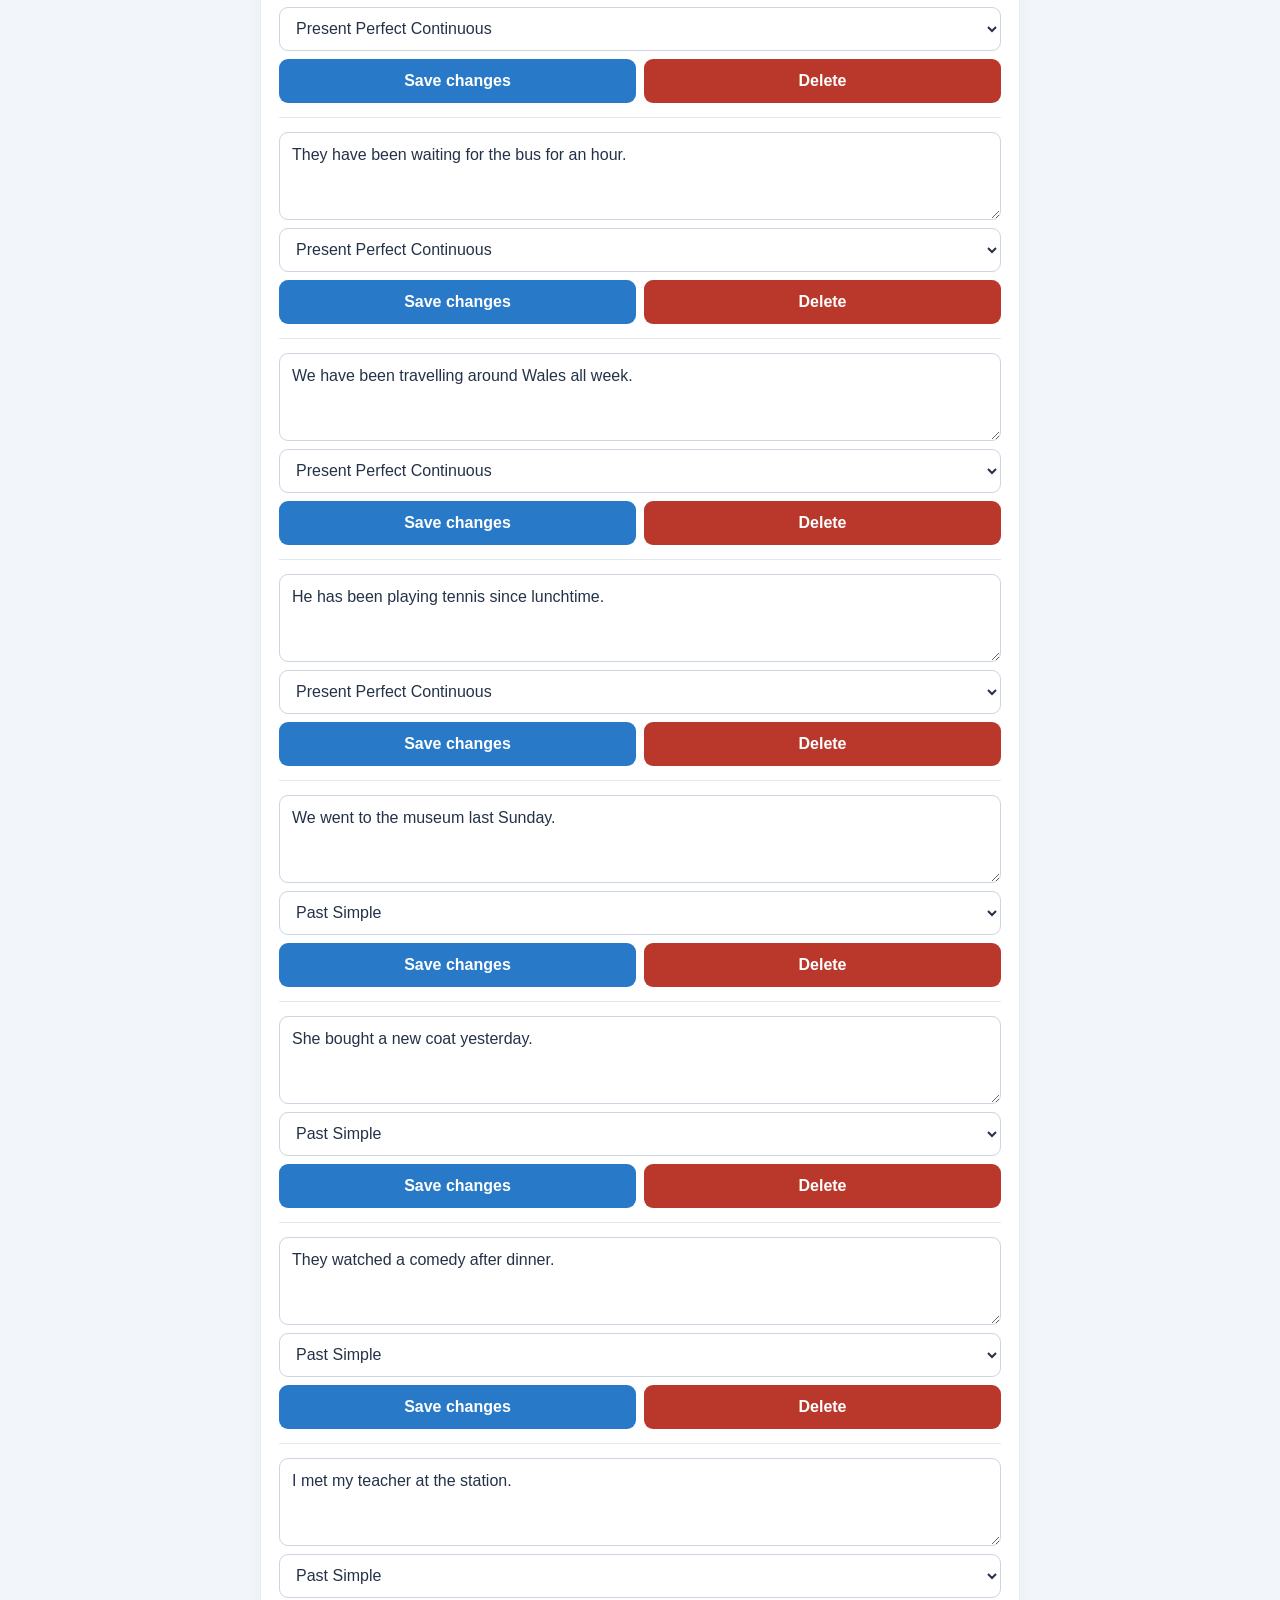
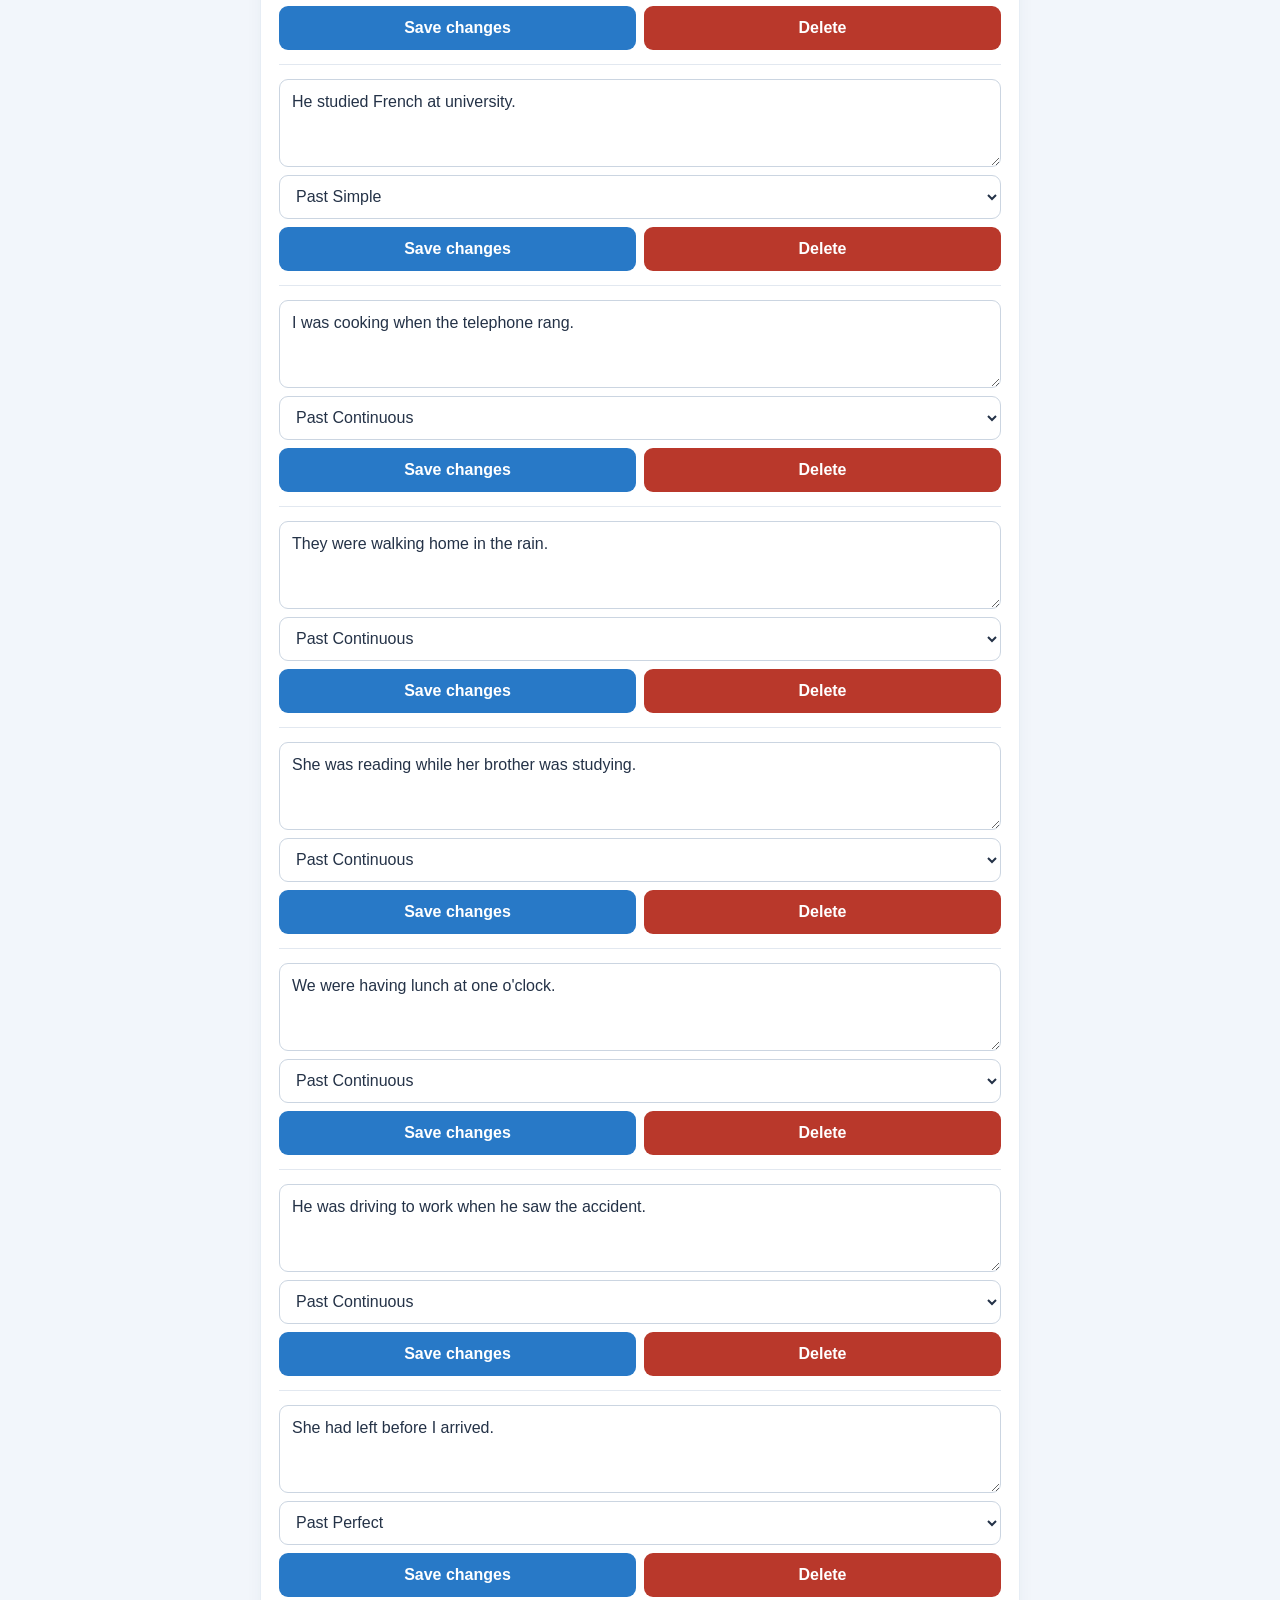
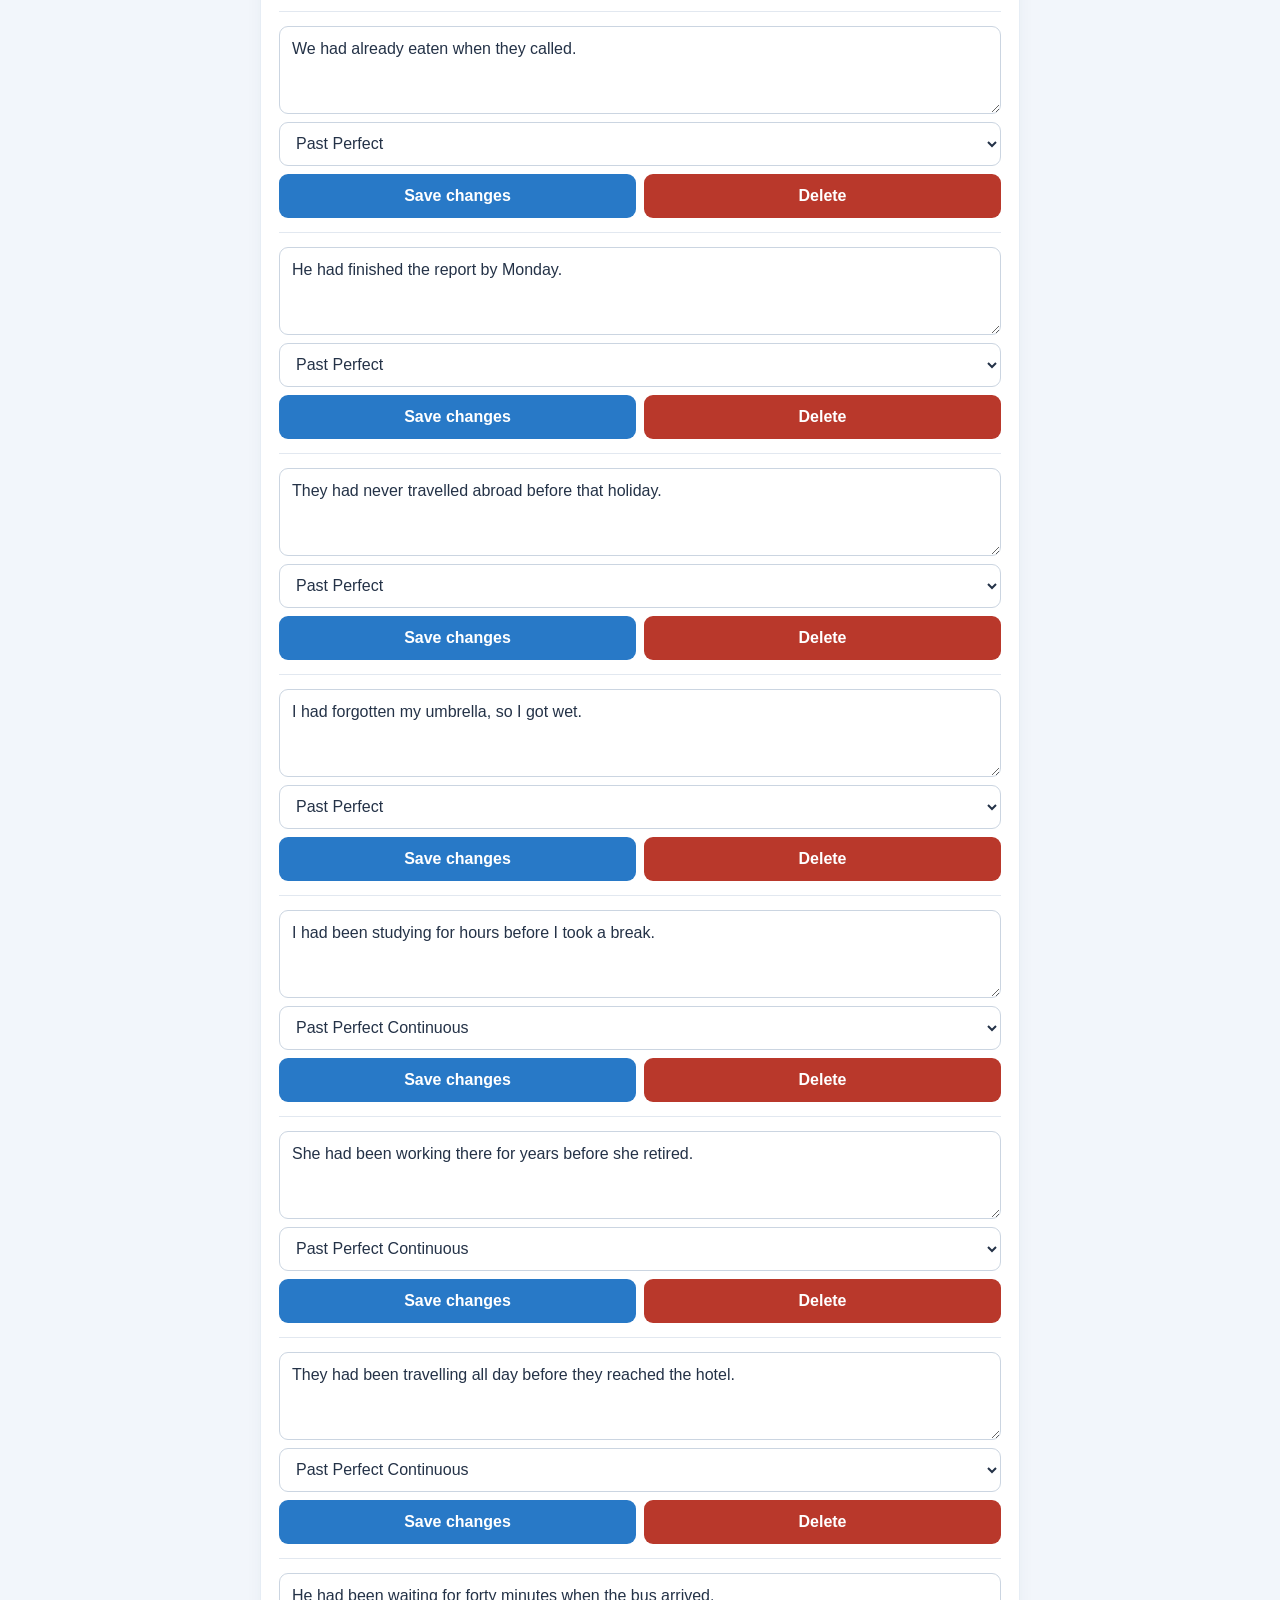
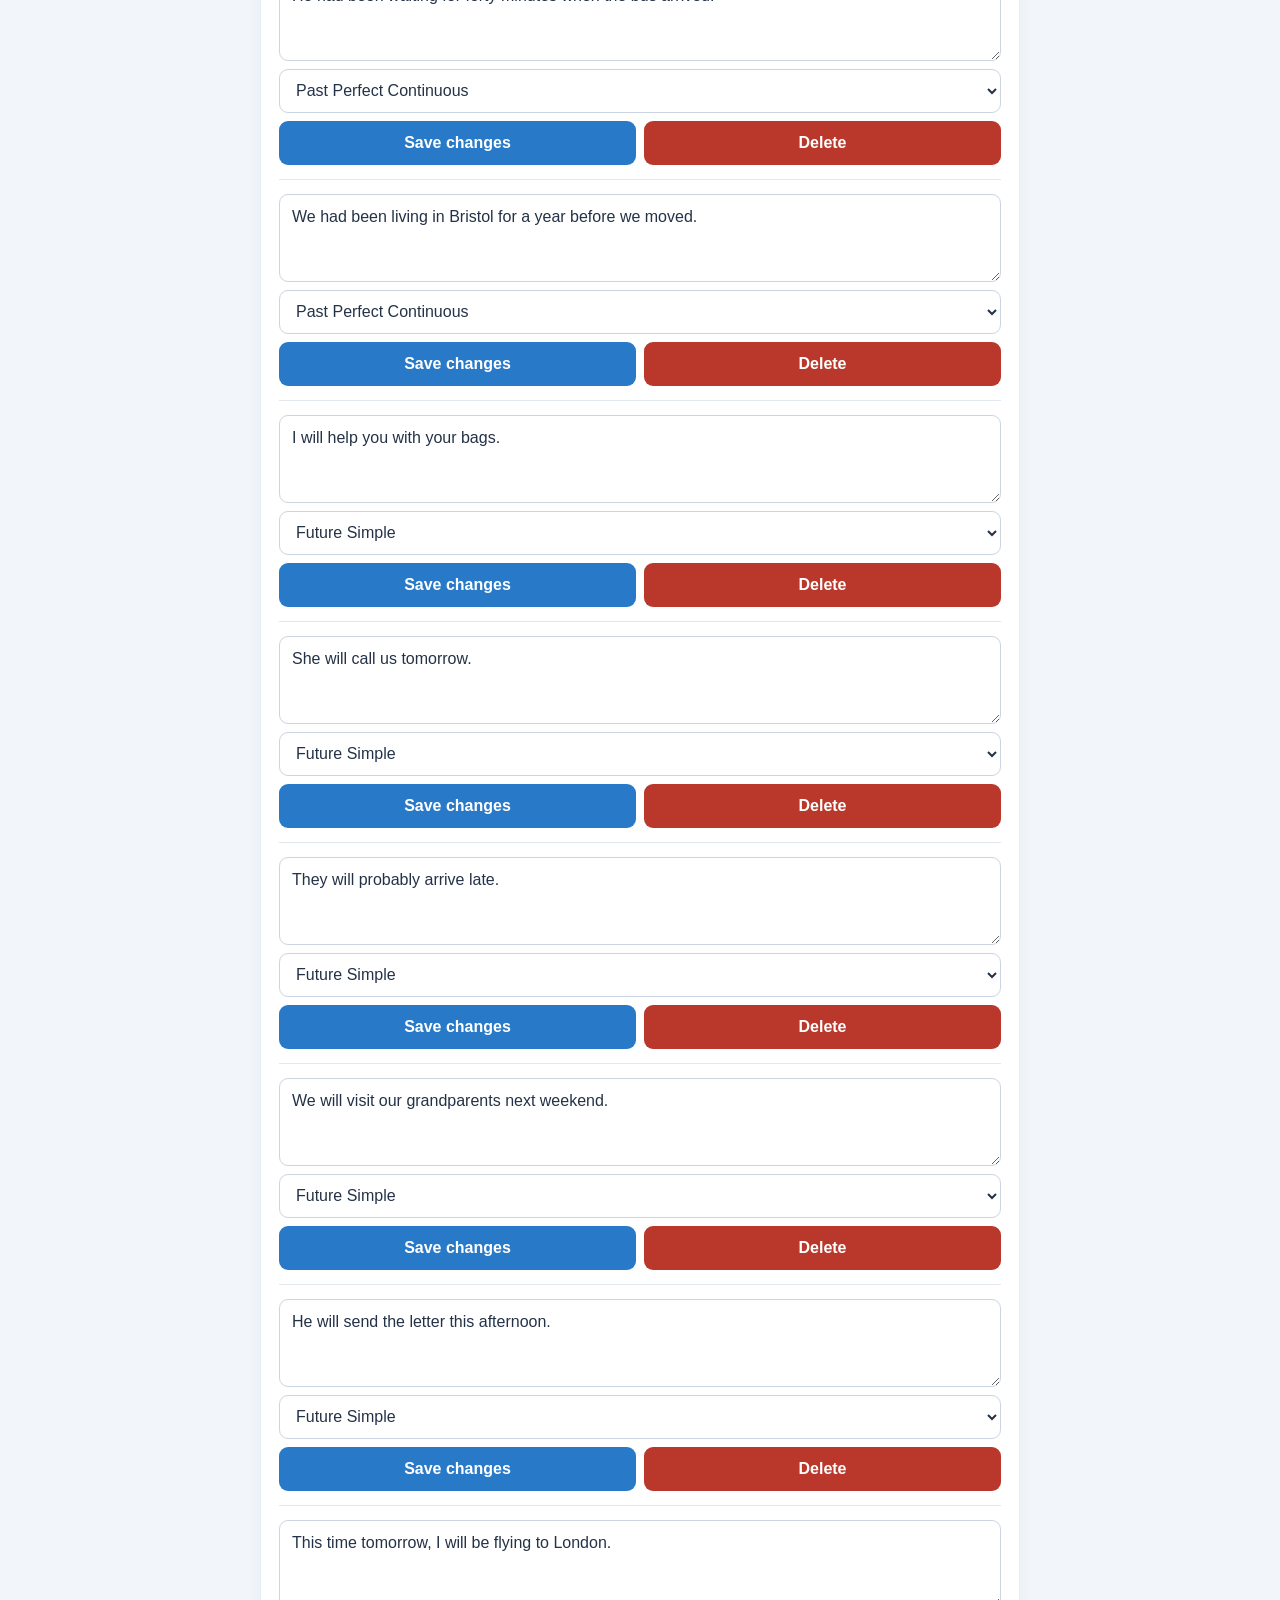
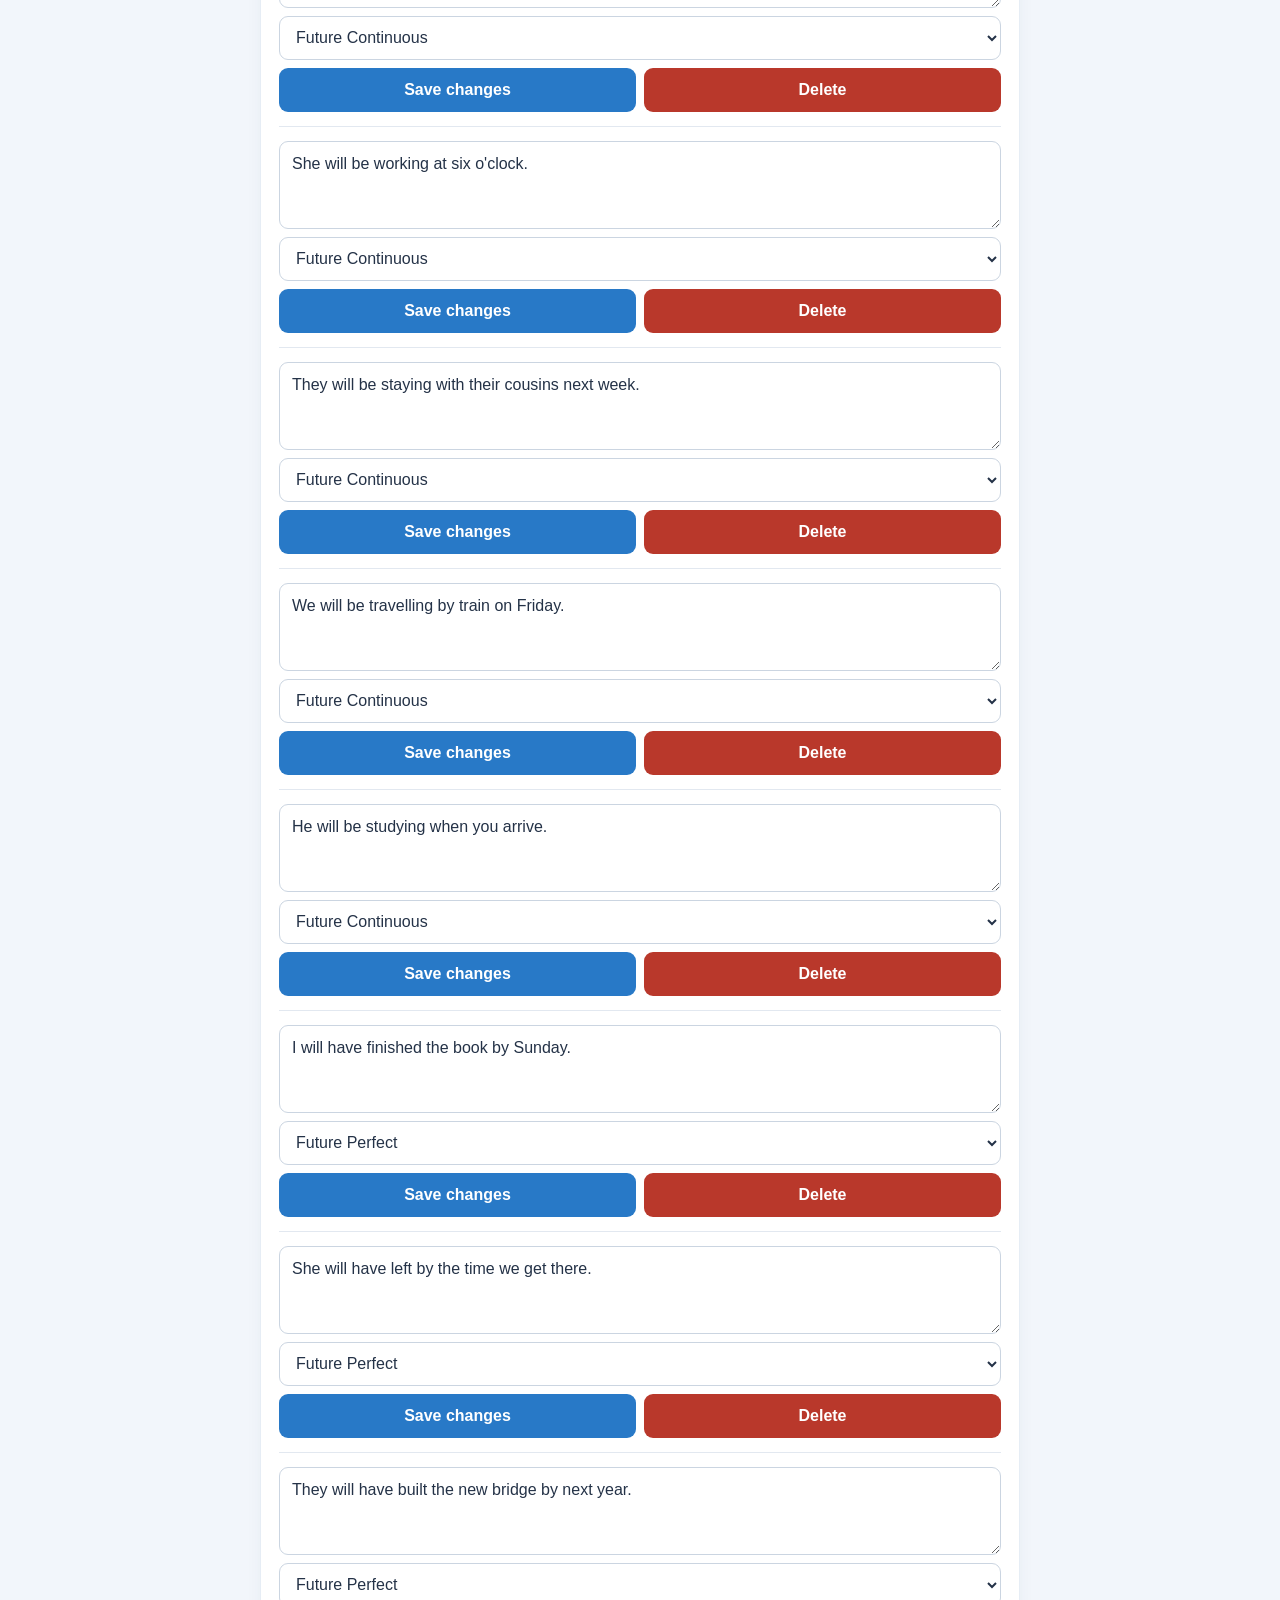
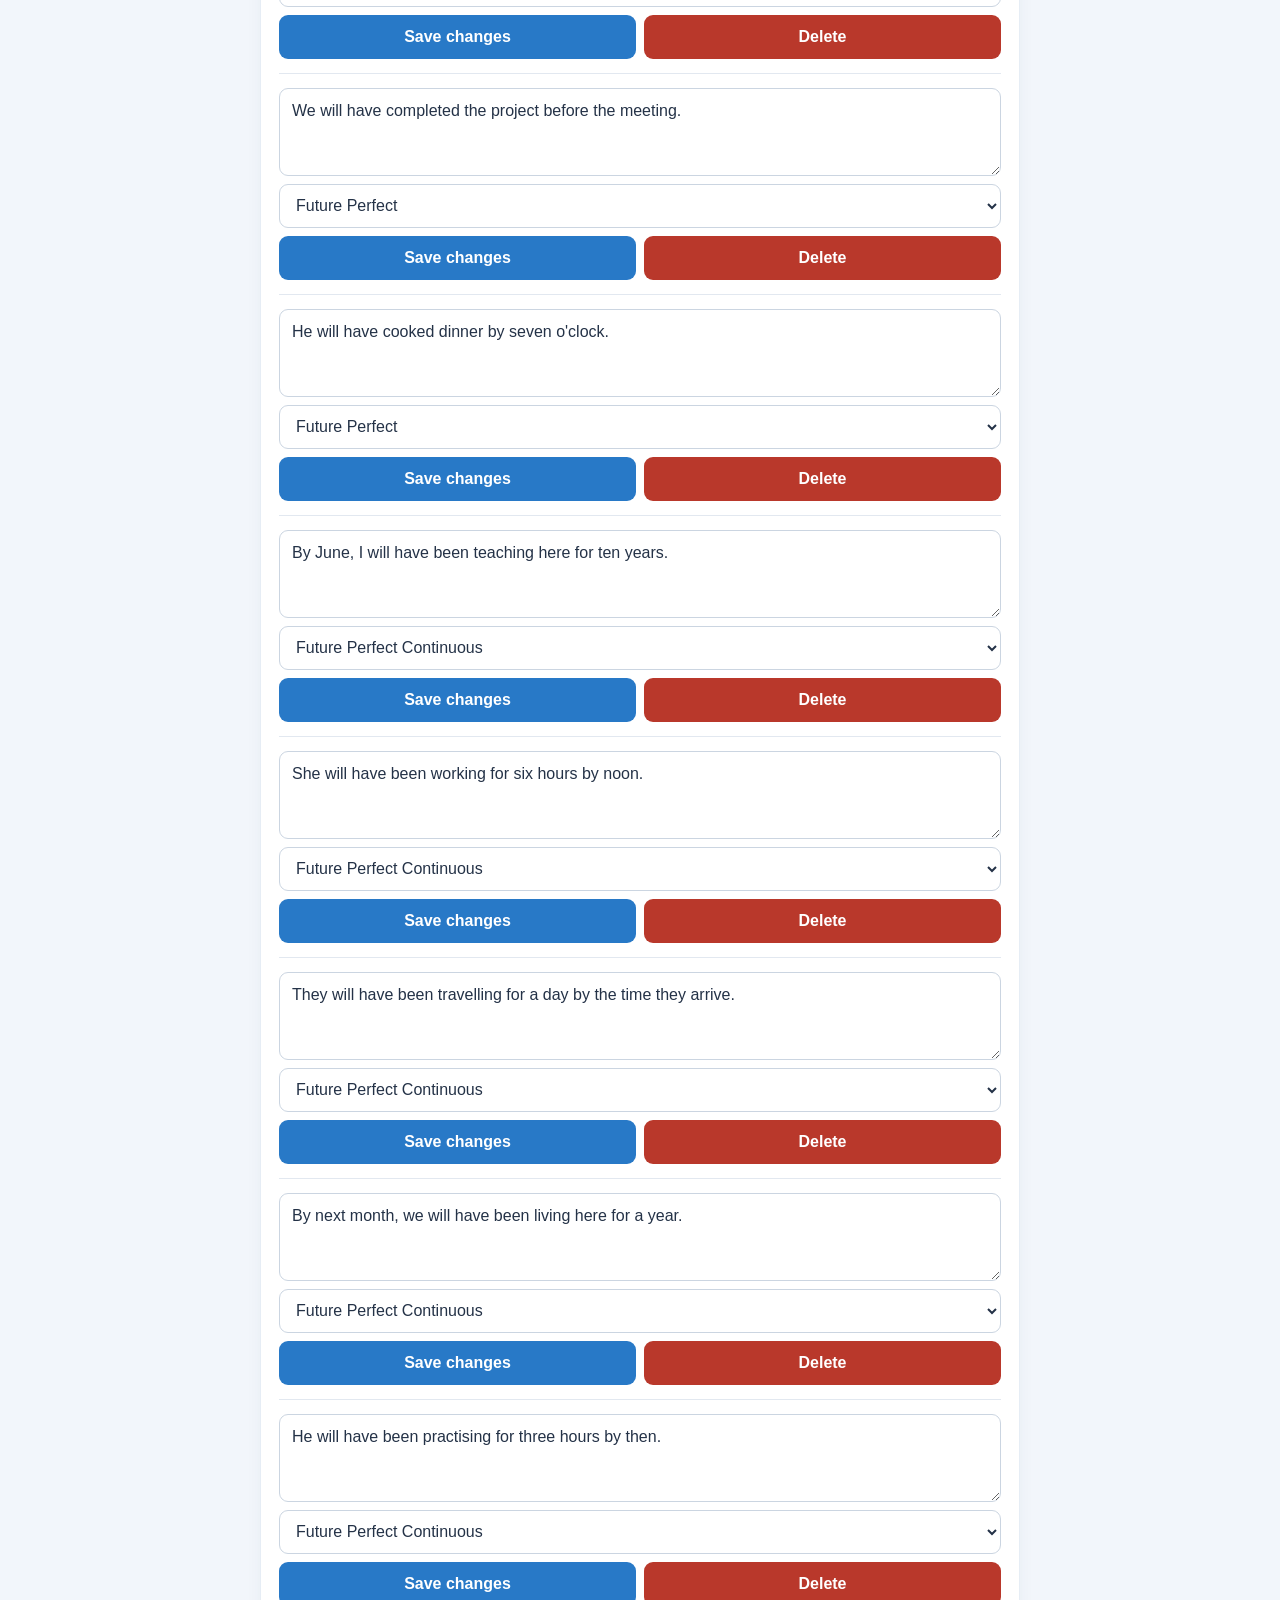
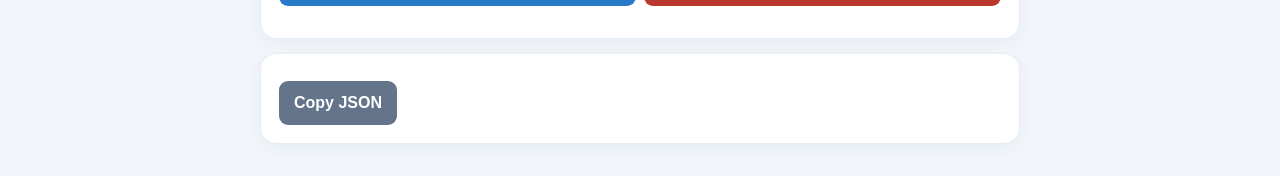
==== commit 6d62b671: "Add admin.html for Sentence Builder admin interface" ====
--- a/admin.html
+++ b/admin.html
@@ -11,9 +11,11 @@
 <body>
   <header class="topbar">
     <h1 data-i18n="appTitle">Sentence Builder</h1>
+
     <nav class="nav">
       <a href="student.html" data-i18n="studentPage">Gra</a>
       <a href="admin.html" data-i18n="adminPage">Panel administratora</a>
+
       <label class="language-label">
         <span data-i18n="language">Język</span>
         <select id="languageSelect" aria-label="Language">
@@ -29,7 +31,8 @@
   </header>
 
   <main>
-    <section class="panel">
+    <!-- Ukryte, ale pozostawione, bo admin.js odwołuje się do tych elementów. -->
+    <section class="panel" hidden>
       <h2 data-i18n="loadJson">Wczytaj plik JSON</h2>
       <p class="muted" data-i18n="jsonHelp">
         Możesz wczytać plik z ćwiczeniami. Po zmianach pobierz zaktualizowany JSON.
@@ -40,29 +43,41 @@
 
     <section class="panel">
       <h2 data-i18n="addSentence">Dodaj zdanie</h2>
+
       <form id="exerciseForm">
-        <label for="sentenceInput" data-i18n="englishSentence">Zdanie po angielsku</label>
-        <textarea id="sentenceInput" required
+        <label for="sentenceInput" data-i18n="englishSentence">
+          Zdanie po angielsku
+        </label>
+        <textarea
+          id="sentenceInput"
+          required
           placeholder="She has already finished her homework."
-          data-i18n-placeholder="sentencePlaceholder"></textarea>
+          data-i18n-placeholder="sentencePlaceholder"
+        ></textarea>
 
         <label for="categorySelect" data-i18n="category">Kategoria</label>
         <select id="categorySelect"></select>
+
         <button type="submit" data-i18n="addSentence">Dodaj zdanie</button>
       </form>
     </section>
 
     <section class="panel">
       <h2 data-i18n="addCategory">Dodaj kategorię</h2>
+
       <form id="categoryForm">
-        <label for="newCategory" data-i18n="categoryName">Nazwa kategorii</label>
+        <label for="newCategory" data-i18n="categoryName">
+          Nazwa kategorii
+        </label>
         <input id="newCategory" type="text" required>
         <button type="submit" data-i18n="addCategory">Dodaj kategorię</button>
       </form>
     </section>
 
     <section class="panel">
-      <h2 data-i18n="manageSentences">Wyszukaj, edytuj lub usuń zdania</h2>
+      <h2 data-i18n="manageSentences">
+        Wyszukaj, edytuj lub usuń zdania
+      </h2>
 
       <label for="adminCategoryFilter" data-i18n="filterCategory">
         Filtruj według kategorii
@@ -81,18 +96,38 @@
     </section>
 
     <section class="panel">
-      <h2 data-i18n="exportJson">Eksport do pliku JSON</h2>
-      <p class="muted" data-i18n="exportHelp">
+      <h2 data-i18n="exportJson" hidden>Eksport do pliku JSON</h2>
+
+      <p class="muted" data-i18n="exportHelp" hidden>
         Pobierz plik JSON, aby zachować zmiany lub użyć ich na innym urządzeniu.
       </p>
-      <button id="downloadJson" type="button" data-i18n="downloadJson">
+
+      <button
+        id="downloadJson"
+        type="button"
+        data-i18n="downloadJson"
+        hidden
+      >
         Pobierz exercises.json
       </button>
-      <button id="copyJson" type="button" class="secondary" data-i18n="copyJson">
+
+      <button
+        id="copyJson"
+        type="button"
+        class="secondary"
+        data-i18n="copyJson"
+      >
         Skopiuj kod JSON
       </button>
-      <textarea id="jsonOutput" readonly aria-label="JSON"></textarea>
-      <p id="copyStatus" class="muted" aria-live="polite"></p>
+
+      <textarea
+        id="jsonOutput"
+        readonly
+        aria-label="JSON"
+        hidden
+      ></textarea>
+
+      <p id="copyStatus" class="muted" aria-live="polite" hidden></p>
     </section>
   </main>
 </body>
--- a/style.css
+++ b/style.css
@@ -1,14 +1,35 @@
-* { box-sizing: border-box; }
+* {
+  box-sizing: border-box;
+}
+
+:root {
+  color-scheme: light;
+  --ink: #243247;
+  --muted: #64748b;
+  --blue: #2879c7;
+  --blue-dark: #1d65a8;
+  --border: #d7e0ea;
+  --surface: #ffffff;
+  --page: #f2f6fb;
+}
 
 body {
   margin: 0;
   padding: 18px;
+  color: var(--ink);
+  background: var(--page);
   font-family: Arial, sans-serif;
-  color: #243247;
-  background: #f2f6fb;
-}
-
-h1, h2 { text-align: center; }
+  line-height: 1.5;
+}
+
+h1,
+h2 {
+  text-align: center;
+}
+
+h1 {
+  margin: 8px 0 14px;
+}
 
 .topbar {
   max-width: 900px;
@@ -19,7 +40,7 @@
   display: flex;
   justify-content: center;
   align-items: center;
-  gap: 10px;
+  gap: 10px 18px;
   flex-wrap: wrap;
 }
 
@@ -35,122 +56,331 @@
   margin: 0;
 }
 
-.panel, .exercise {
-  max-width: 760px;
+.language-label select {
+  width: auto;
+  min-width: 120px;
+}
+
+.panel,
+.exercise {
+  width: min(100%, 760px);
   margin: 14px auto;
-  padding: 16px;
-  background: white;
-  border-radius: 12px;
-  box-shadow: 0 2px 8px #00000012;
+  padding: 18px;
+  background: var(--surface);
+  border: 1px solid #e6edf5;
+  border-radius: 16px;
+  box-shadow: 0 4px 16px #15375b0c;
+}
+
+.panel h2,
+.exercise h2 {
+  margin-top: 4px;
 }
 
 label {
   display: block;
   margin: 12px 0 5px;
-  font-weight: bold;
-}
-
-input, select, textarea {
+  font-weight: 700;
+}
+
+input,
+select,
+textarea {
   width: 100%;
-  padding: 10px;
+  min-height: 44px;
+  padding: 10px 12px;
+  color: var(--ink);
+  background: #fff;
   border: 1px solid #cbd5e1;
-  border-radius: 6px;
+  border-radius: 9px;
   font: inherit;
 }
 
 textarea {
-  min-height: 80px;
+  min-height: 88px;
   resize: vertical;
 }
 
+input:focus,
+select:focus,
+textarea:focus,
+button:focus-visible,
+a:focus-visible {
+  outline: 3px solid #77b9f480;
+  outline-offset: 2px;
+}
+
 button {
+  min-height: 44px;
   margin: 9px 5px 0 0;
-  padding: 10px 14px;
+  padding: 10px 15px;
   border: 0;
-  border-radius: 6px;
-  color: white;
-  background: #2879c7;
+  border-radius: 9px;
+  color: #fff;
+  background: var(--blue);
   font: inherit;
+  font-weight: 700;
   cursor: pointer;
-}
-
-button:hover { background: #1d65a8; }
-button.secondary { background: #64748b; }
-button.danger { background: #b9382b; }
-
-.hidden { display: none !important; }
-.muted { color: #64748b; }
+  touch-action: manipulation;
+  transition: background-color 120ms ease, transform 120ms ease;
+}
+
+button:hover {
+  background: var(--blue-dark);
+}
+
+button:active {
+  transform: translateY(1px);
+}
+
+button.secondary {
+  background: #64748b;
+}
+
+button.danger {
+  background: #b9382b;
+}
+
+.hidden {
+  display: none !important;
+}
+
+.muted {
+  color: var(--muted);
+}
+
+.word-bank {
+  display: flex;
+  flex-wrap: wrap;
+  gap: 8px;
+  margin: 12px 0;
+}
 
 .word {
-  display: inline-block;
-  margin: 5px;
-  padding: 8px 12px;
-  border-radius: 6px;
-  color: white;
+  display: inline-flex;
+  justify-content: center;
+  align-items: center;
+  min-height: 44px;
+  margin: 0;
+  padding: 9px 14px;
+  border-radius: 10px;
+  color: #fff;
   background: #3498db;
+  font: inherit;
+  font-weight: 700;
   cursor: pointer;
   user-select: none;
-}
-
-.word:hover { background: #217db8; }
+  -webkit-user-select: none;
+}
+
+.word:hover {
+  background: #217db8;
+}
 
 .sentence {
-  min-height: 48px;
-  padding: 6px;
+  display: flex;
+  flex-wrap: wrap;
+  align-items: center;
+  min-height: 58px;
+  gap: 7px;
+  padding: 8px;
   margin: 12px 0;
-  border-bottom: 2px dashed #94a3b8;
+  border: 1px dashed #94a3b8;
+  border-radius: 10px;
+}
+
+.sentence .word {
+  cursor: pointer;
 }
 
 .result {
   min-height: 24px;
-  margin-top: 8px;
-  font-weight: bold;
+  margin-top: 10px;
+  font-weight: 700;
   line-height: 1.5;
 }
 
 .admin-item {
-  padding: 12px 0;
+  position: relative;
+  display: grid;
+  grid-template-columns: minmax(0, 1fr);
+  gap: 8px;
+  padding: 14px 0;
   border-bottom: 1px solid #e2e8f0;
 }
 
-.admin-item:last-child { border-bottom: 0; }
-
-.admin-item textarea, .admin-item select { margin-bottom: 4px; }
+.admin-item:last-child {
+  border-bottom: 0;
+}
+
+.admin-item textarea,
+.admin-item select {
+  margin: 0;
+}
+
+.admin-actions {
+  display: flex;
+  flex-wrap: wrap;
+  gap: 8px;
+}
+
+.admin-actions button {
+  flex: 1 1 140px;
+  margin: 0;
+}
+
+.drag-handle {
+  width: 48px;
+  min-height: 44px;
+  margin: 0;
+  padding: 6px;
+  color: #334155;
+  background: #e8f0f8;
+  border: 1px solid #d5e0ed;
+  font-size: 20px;
+  cursor: grab;
+  touch-action: none;
+  user-select: none;
+  -webkit-user-select: none;
+}
+
+.drag-handle:hover {
+  color: #fff;
+  background: var(--blue-dark);
+}
+
+.admin-item.is-dragging {
+  z-index: 2;
+  background: #edf6ff;
+  box-shadow: 0 6px 18px #0000001c;
+  opacity: 0.82;
+}
+
+.category-order-settings {
+  margin: 14px 0;
+  padding: 14px;
+  border: 1px solid var(--border);
+  border-radius: 12px;
+  background: #f8fafc;
+}
+
+.category-order-settings h3 {
+  margin: 0 0 8px;
+  font-size: 1rem;
+}
+
+.category-order-settings p {
+  margin: 8px 0 0;
+}
+
+.reorder-status {
+  padding: 8px 0;
+}
+
+.pronunciation-controls {
+  margin-top: 16px;
+  padding: 14px;
+  border: 1px solid var(--border);
+  border-radius: 12px;
+  background: #f8fafc;
+}
+
+.pronunciation-controls label {
+  display: block;
+  margin: 10px 0;
+}
+
+.rate-row {
+  display: flex;
+  align-items: center;
+  gap: 12px;
+}
+
+.rate-row input[type="range"] {
+  flex: 1;
+  min-height: 40px;
+  padding: 0;
+}
+
+.speech-status {
+  min-height: 1.4em;
+  margin-bottom: 0;
+}
 
 #jsonOutput {
   min-height: 240px;
   font-family: monospace;
+  font-size: 0.9rem;
 }
 
 @media (max-width: 600px) {
-  body { padding: 10px; }
-}
-
-
-.pronunciation-controls {
-  margin-top: 16px;
-  padding: 14px;
-  border: 1px solid #d7e0ea;
-  border-radius: 8px;
-  background: #f8fafc;
-}
-
-.pronunciation-controls label {
-  display: block;
-  margin: 10px 0;
-}
-
-.rate-row {
-  display: flex;
-  align-items: center;
-  gap: 12px;
-}
-
-.rate-row input[type="range"] {
-  flex: 1;
-}
-
-.speech-status {
-  min-height: 1.4em;
-  margin-bottom: 0;
-}
+  body {
+    padding: 10px;
+  }
+
+  .topbar {
+    margin-bottom: 12px;
+  }
+
+  .nav {
+    align-items: stretch;
+    flex-direction: column;
+    gap: 10px;
+  }
+
+  .nav a {
+    display: block;
+    padding: 8px 10px;
+    text-align: center;
+    background: #fff;
+    border: 1px solid #e6edf5;
+    border-radius: 9px;
+    text-decoration: none;
+  }
+
+  .language-label {
+    justify-content: space-between;
+  }
+
+  .language-label select {
+    width: 60%;
+  }
+
+  .panel,
+  .exercise {
+    padding: 14px;
+    border-radius: 13px;
+  }
+
+  .word-bank {
+    gap: 7px;
+  }
+
+  .word {
+    min-height: 44px;
+    padding: 9px 11px;
+  }
+
+  .admin-actions {
+    flex-direction: column;
+  }
+
+  .admin-actions button {
+    width: 100%;
+  }
+
+  #downloadJson,
+  #copyJson {
+    width: 100%;
+    margin-right: 0;
+  }
+}
+
+@media (prefers-reduced-motion: reduce) {
+  *,
+  *::before,
+  *::after {
+    scroll-behavior: auto !important;
+    transition-duration: 0.01ms !important;
+  }
+}
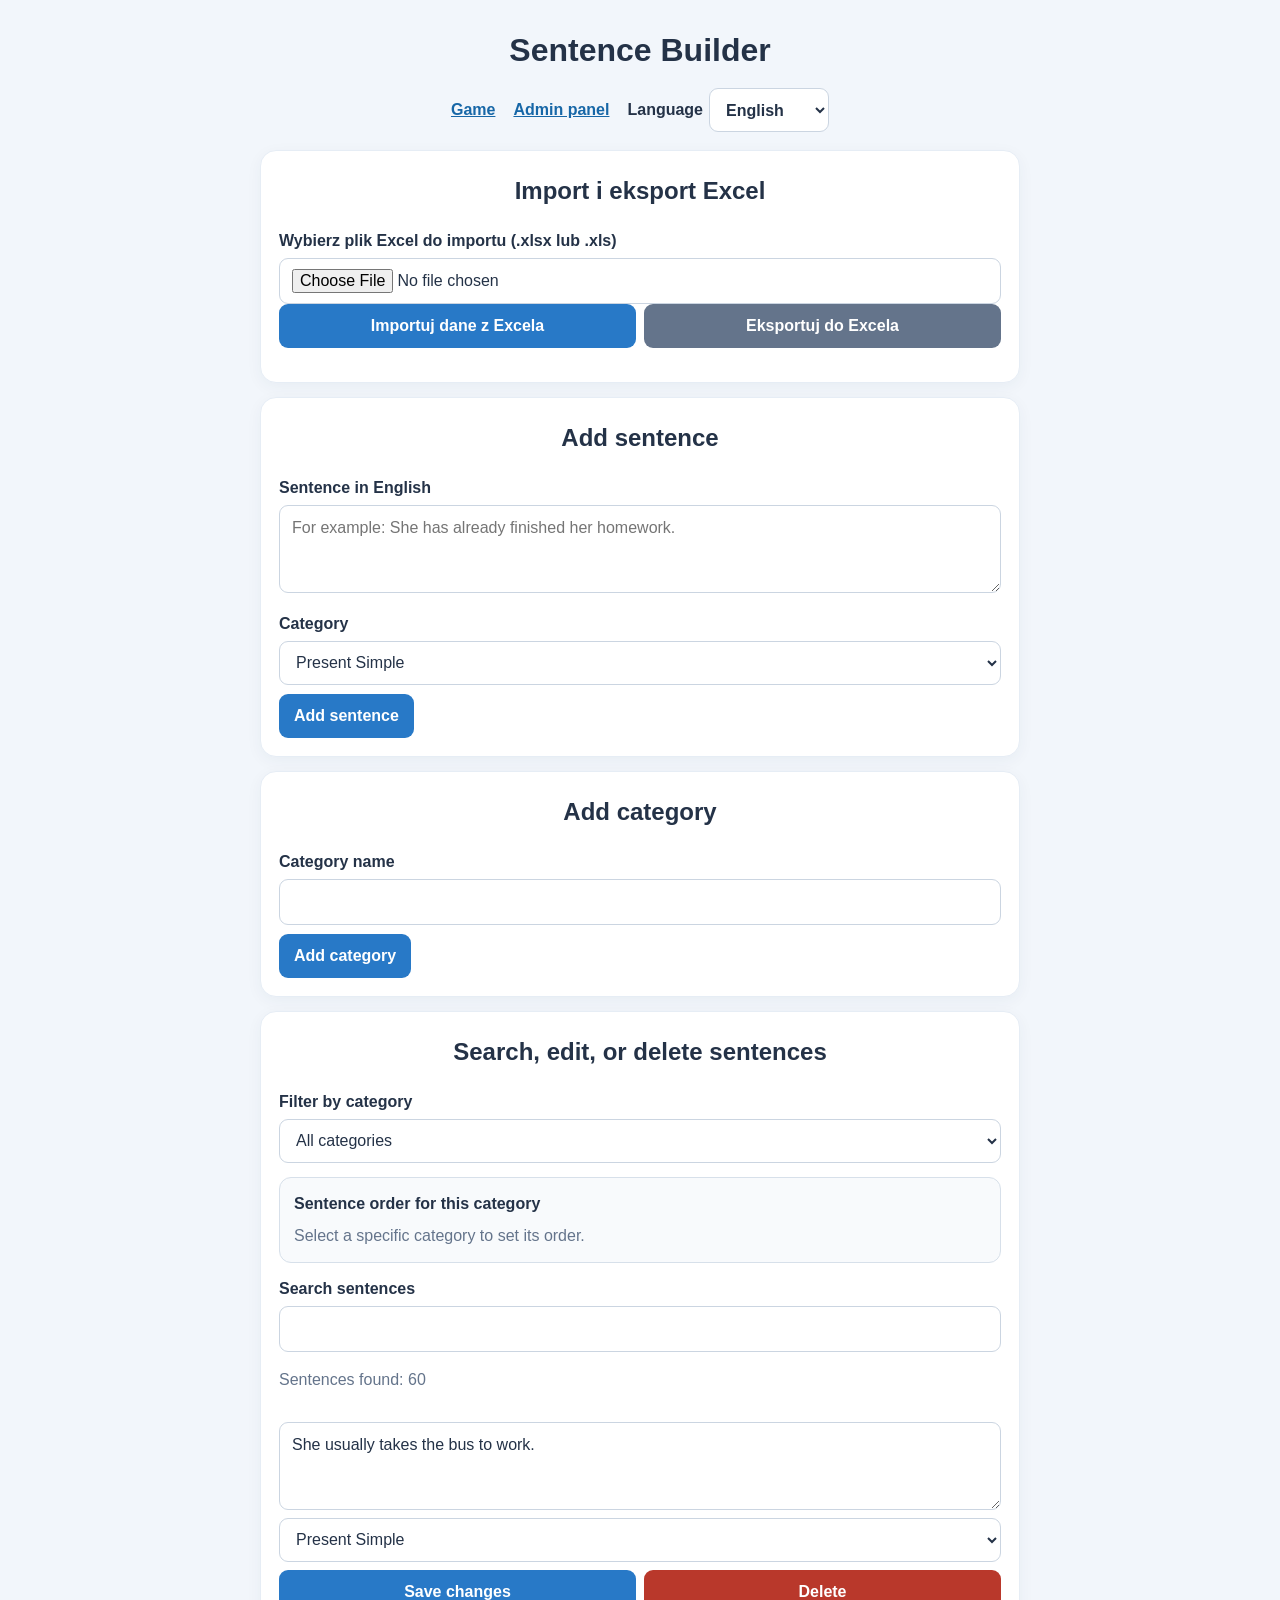
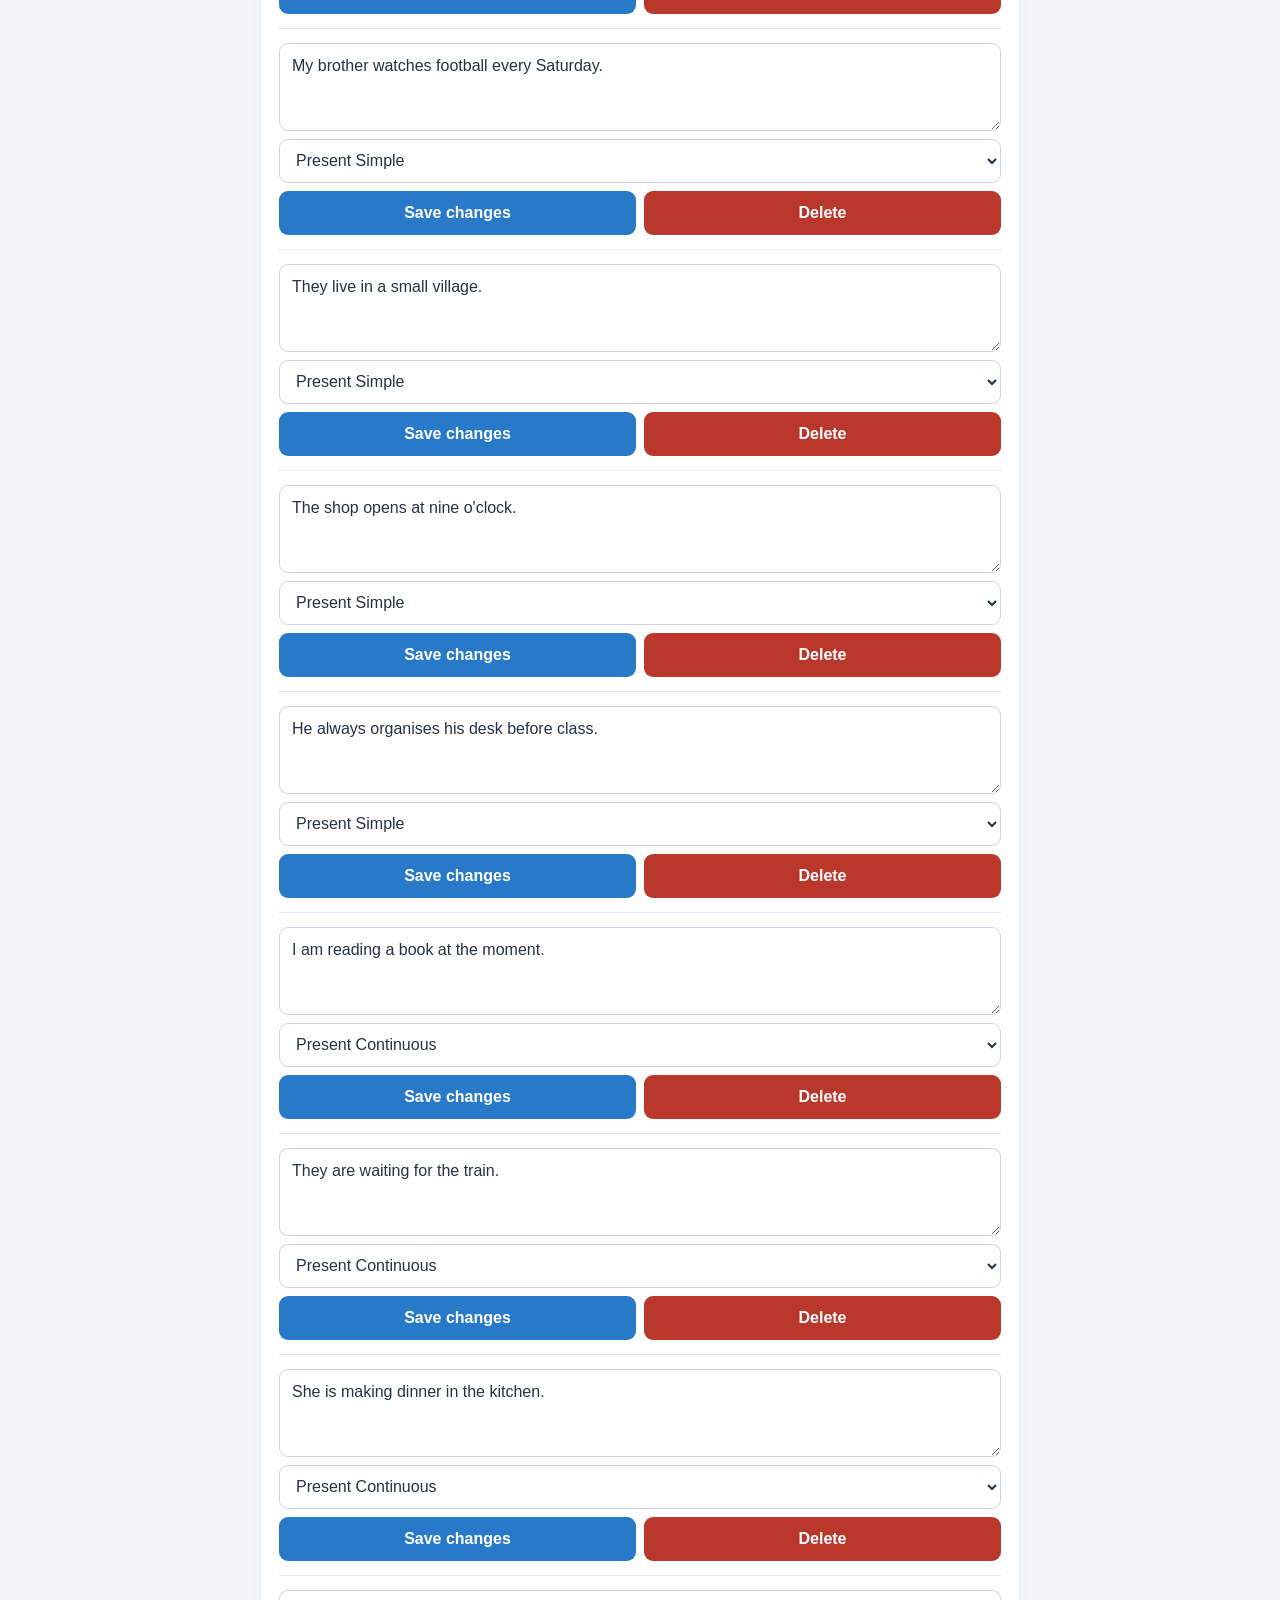
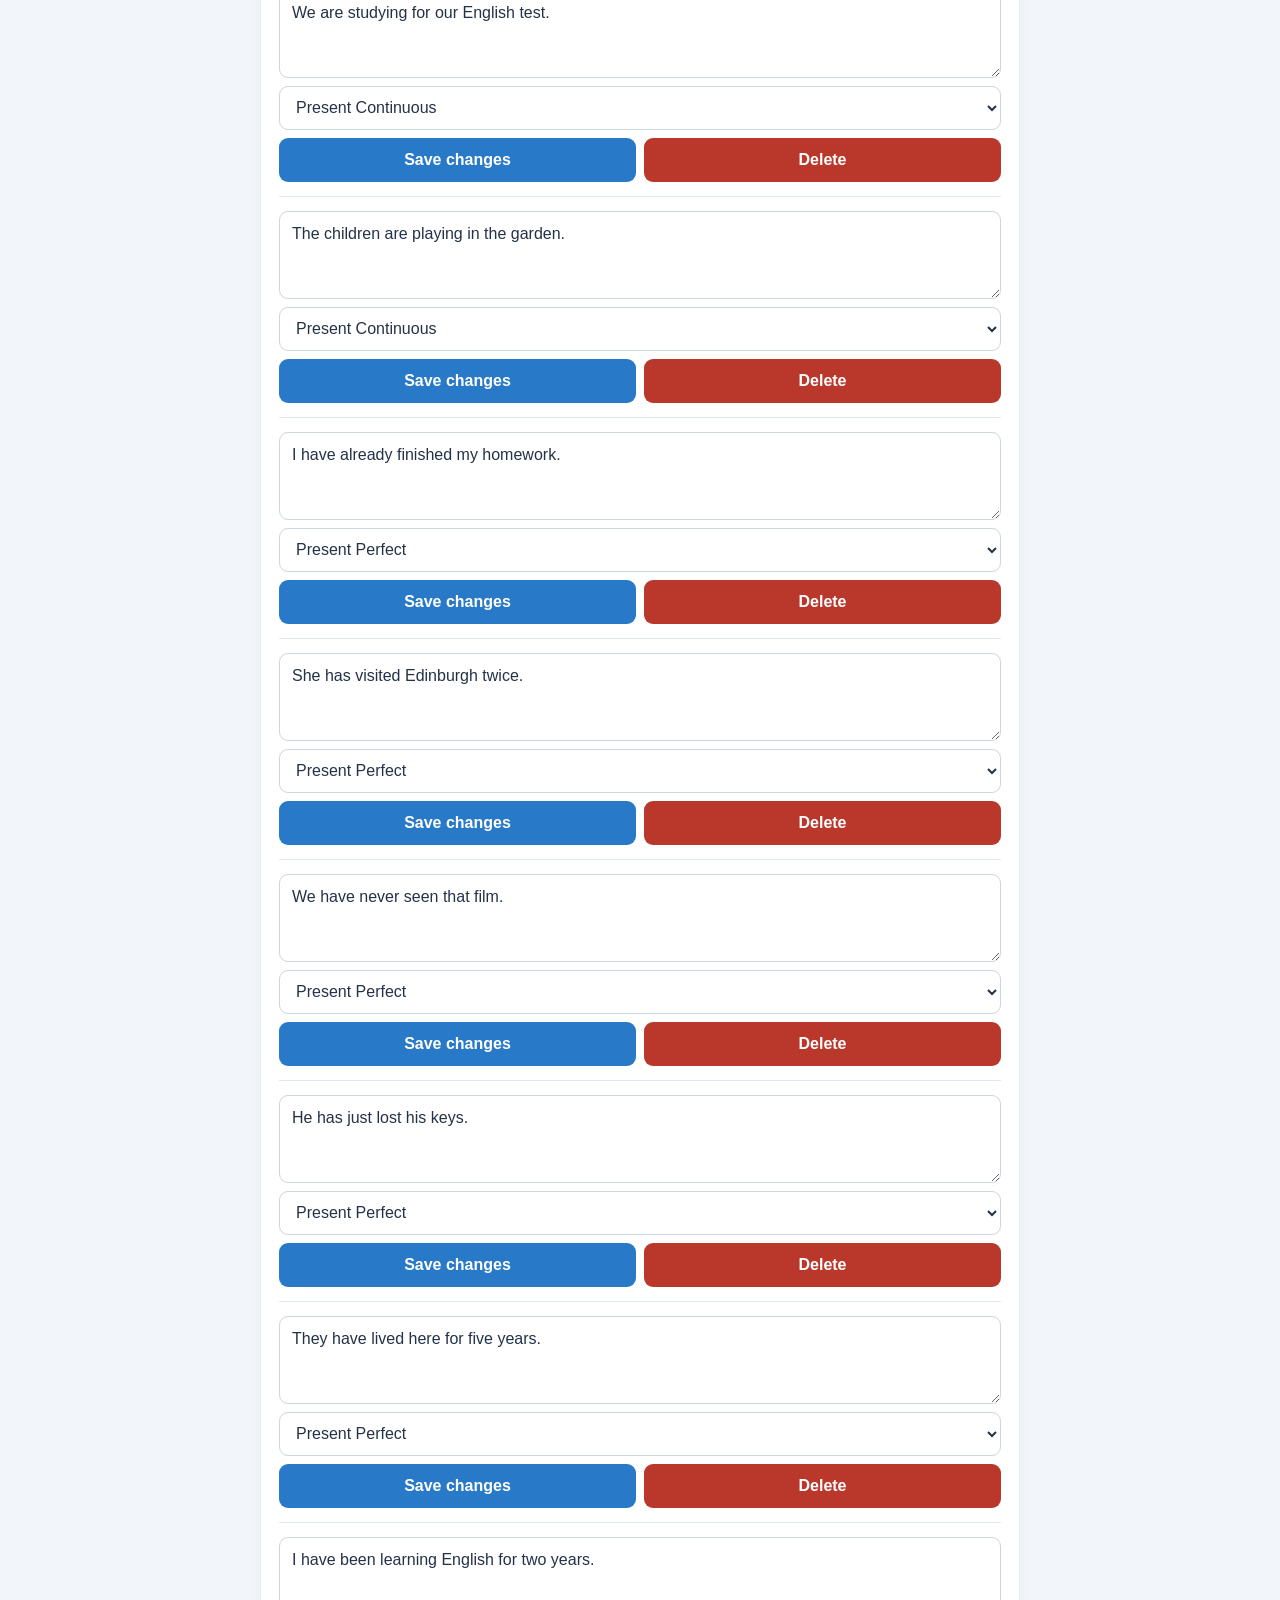
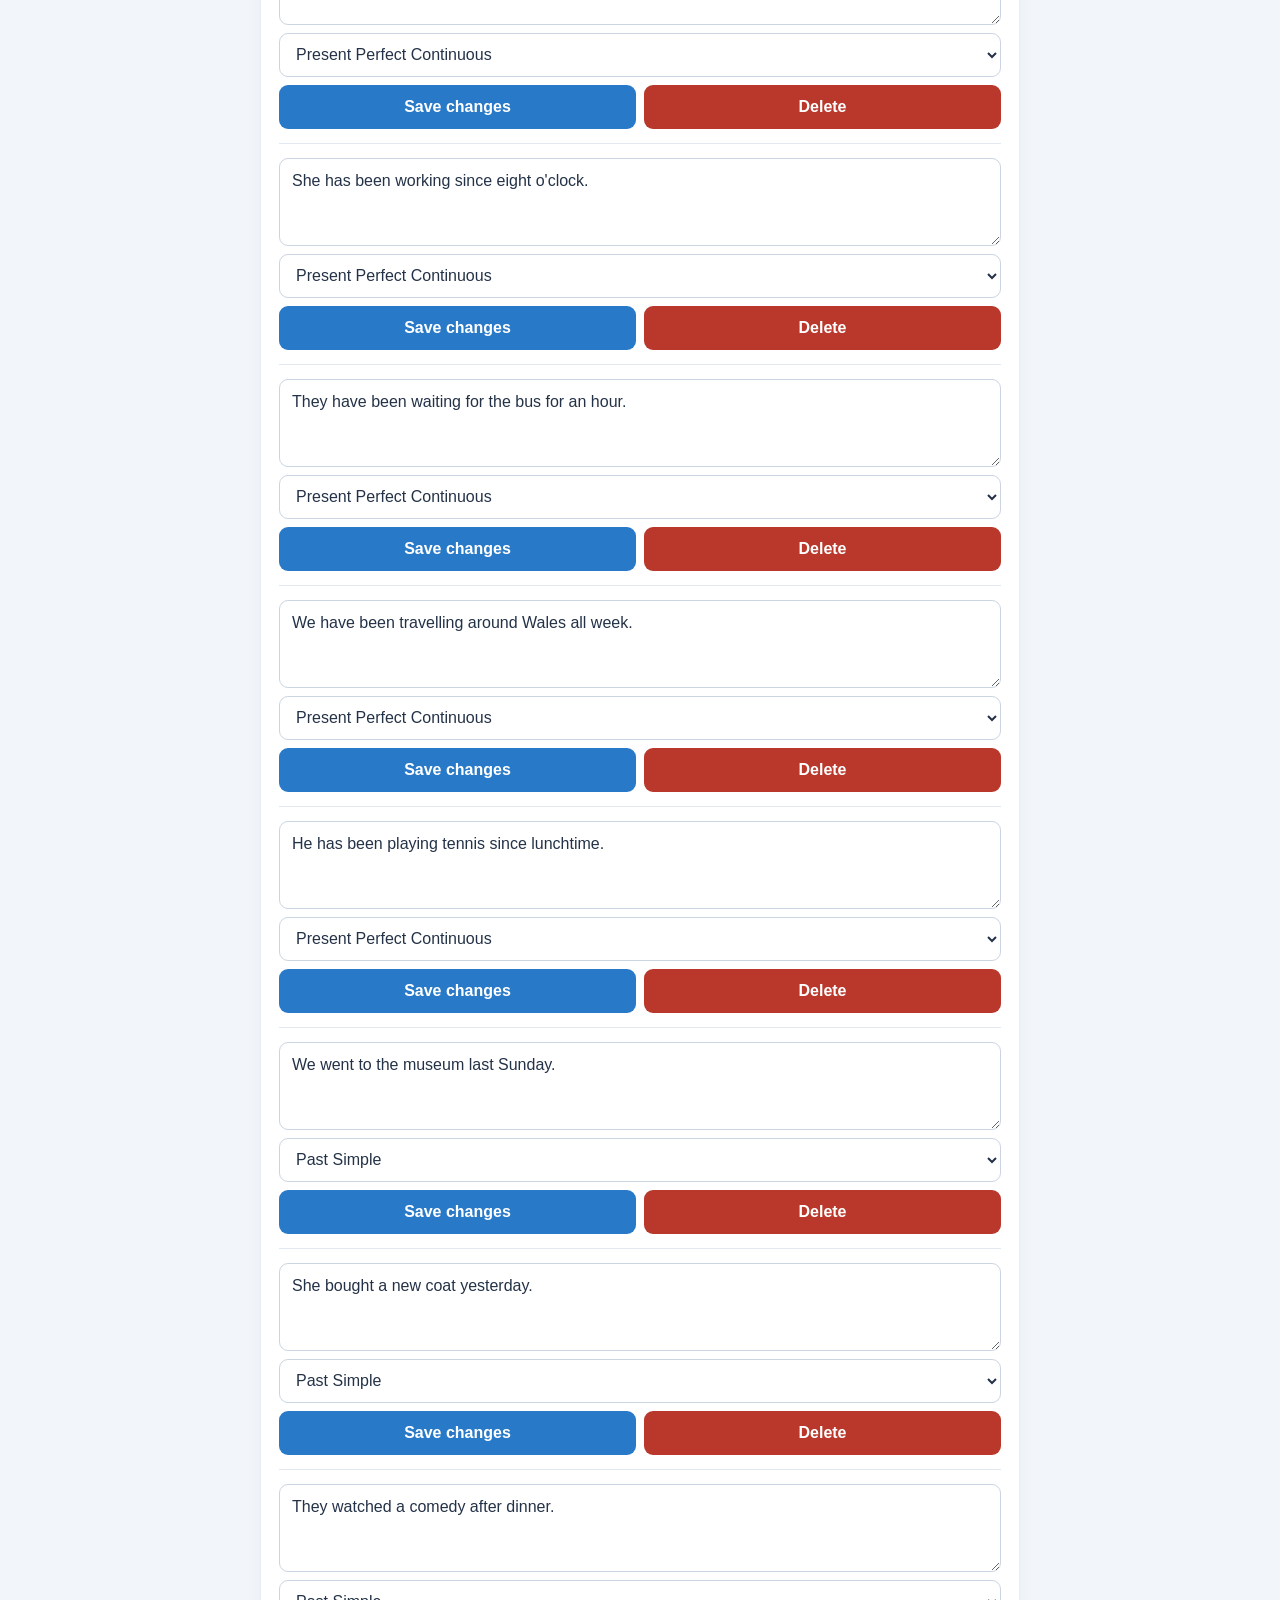
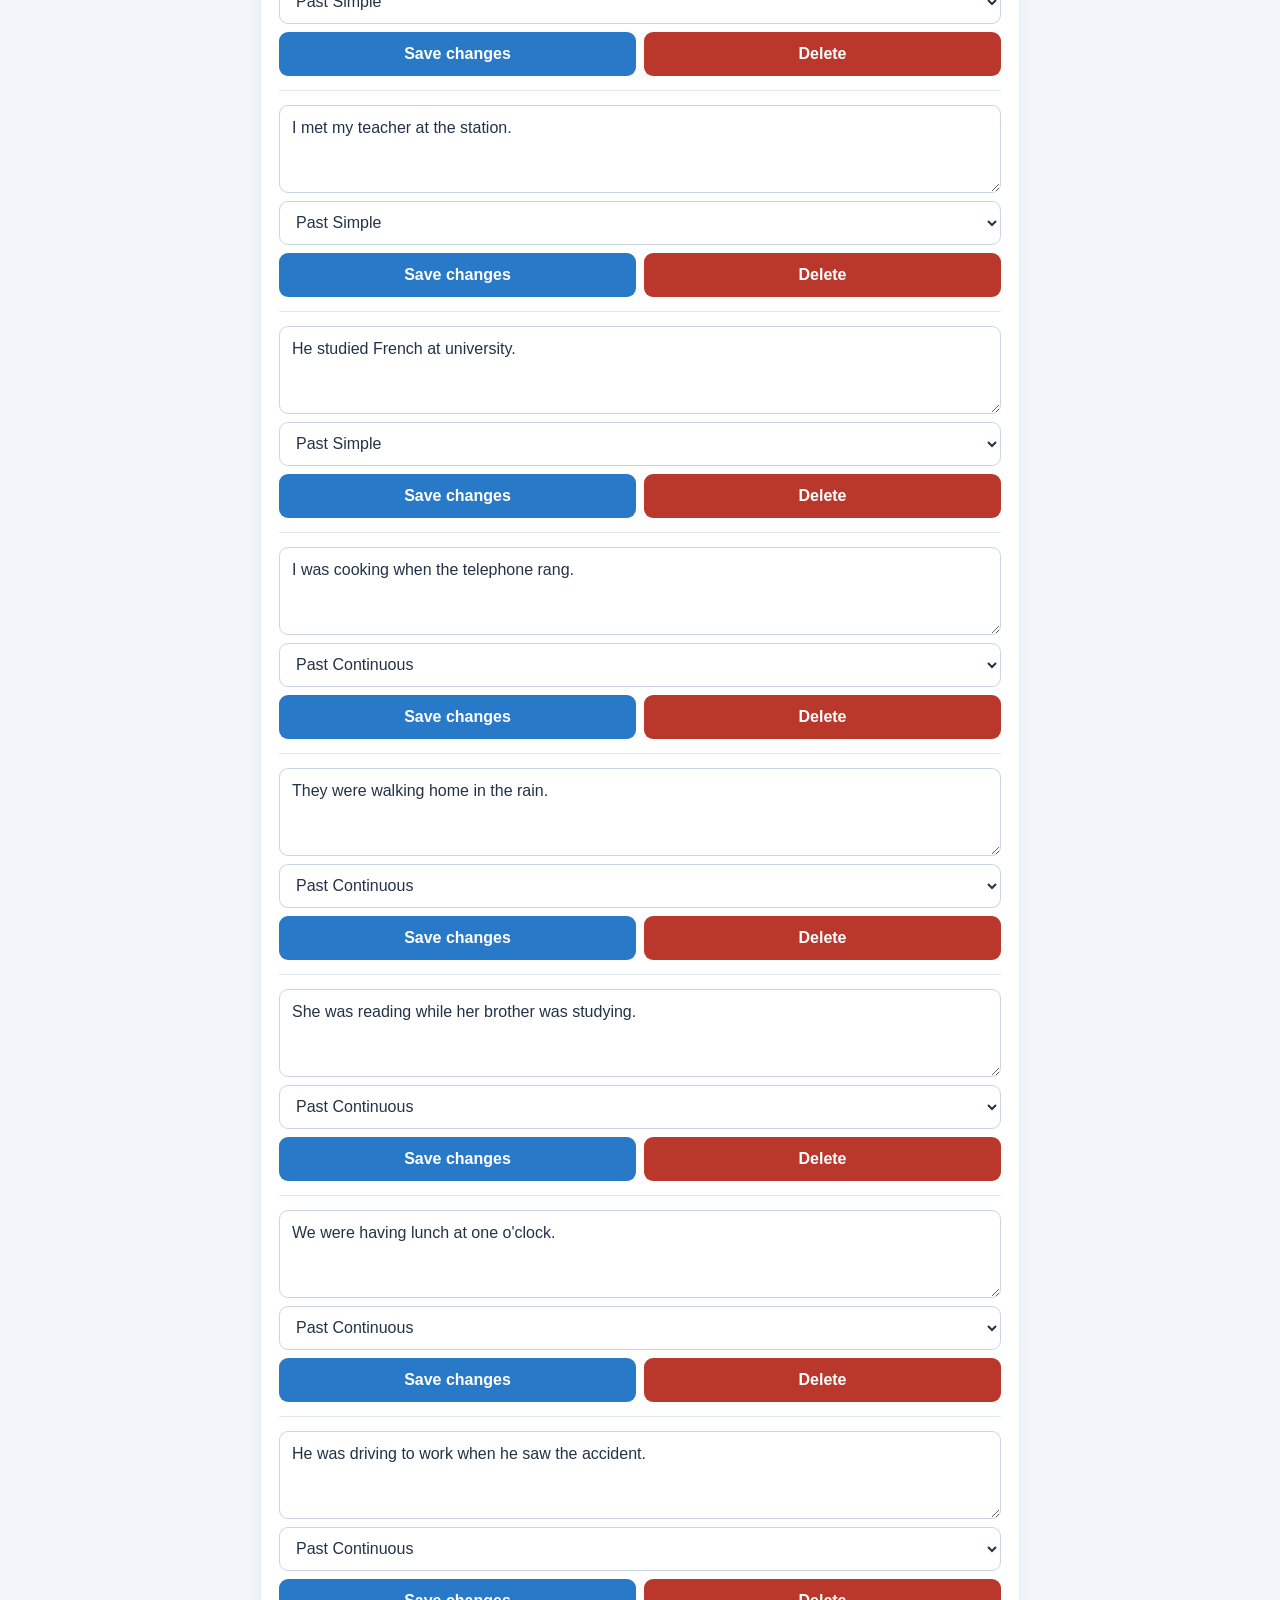
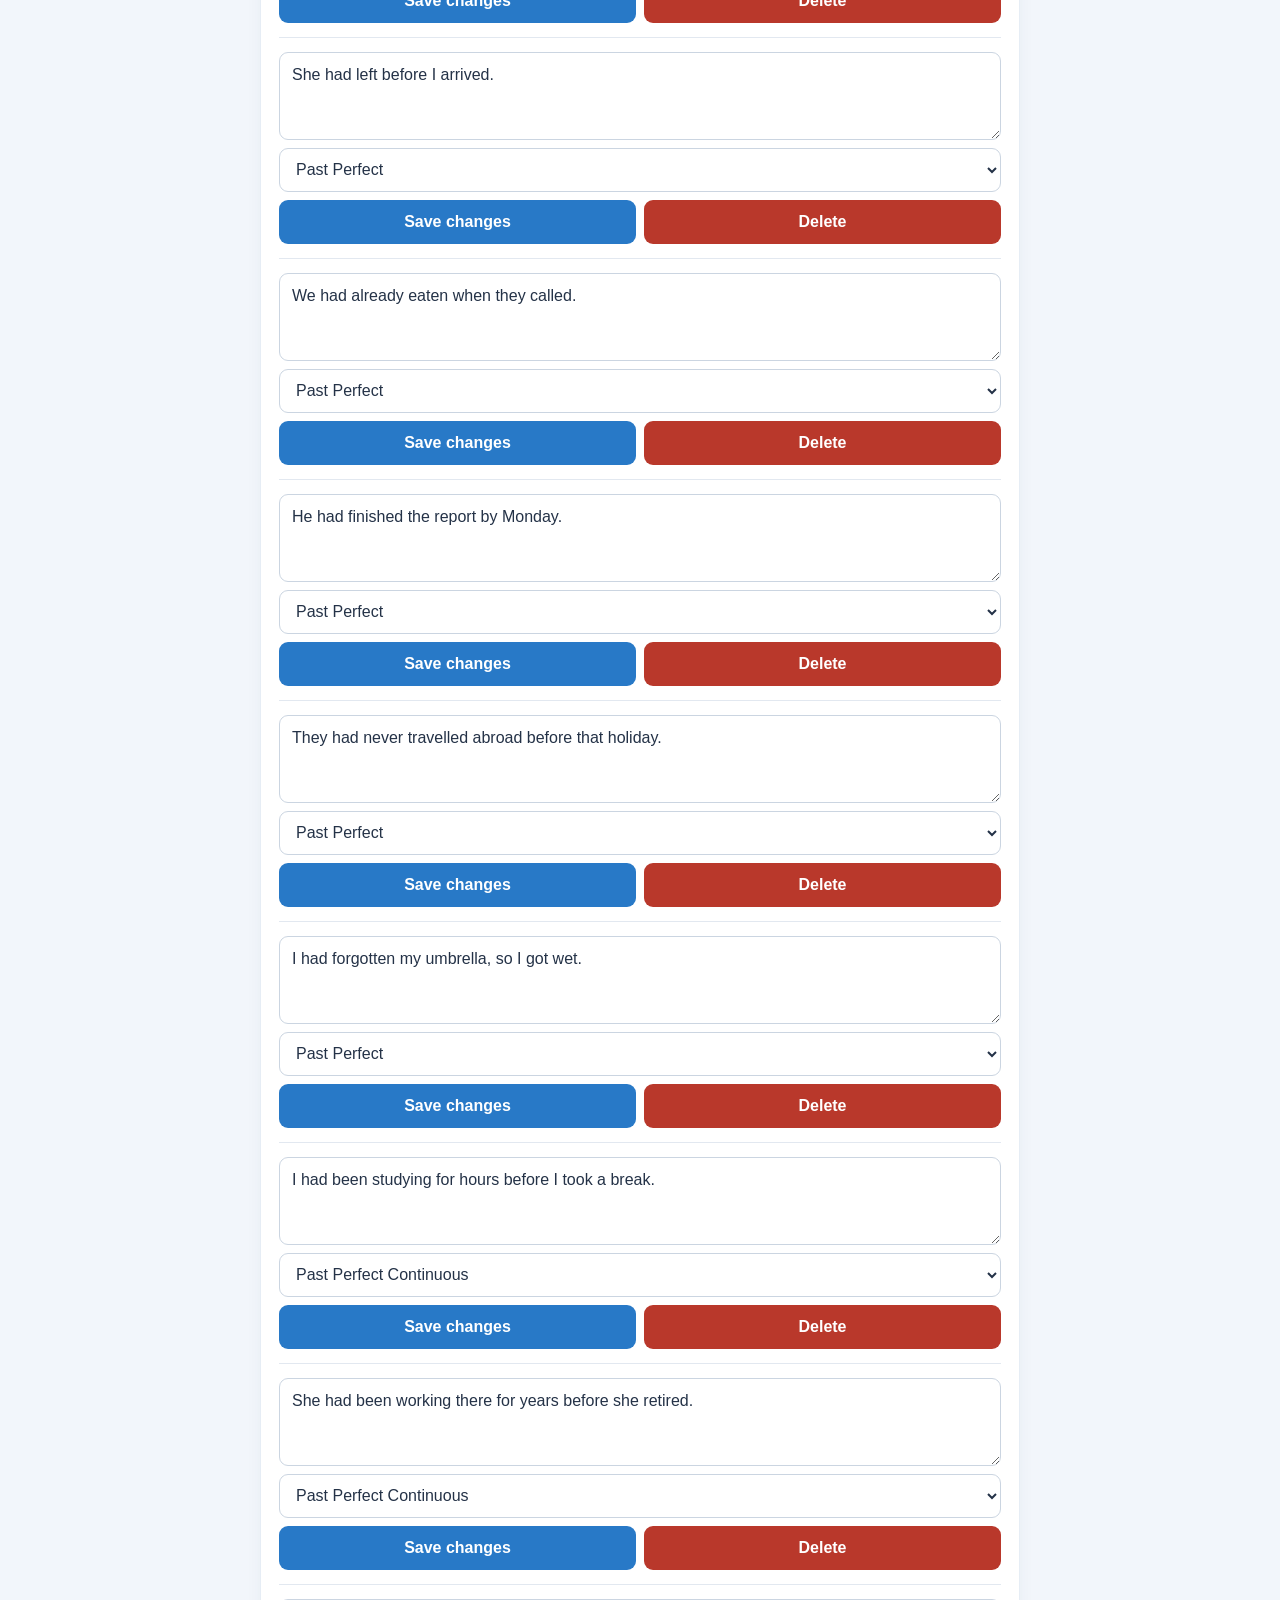
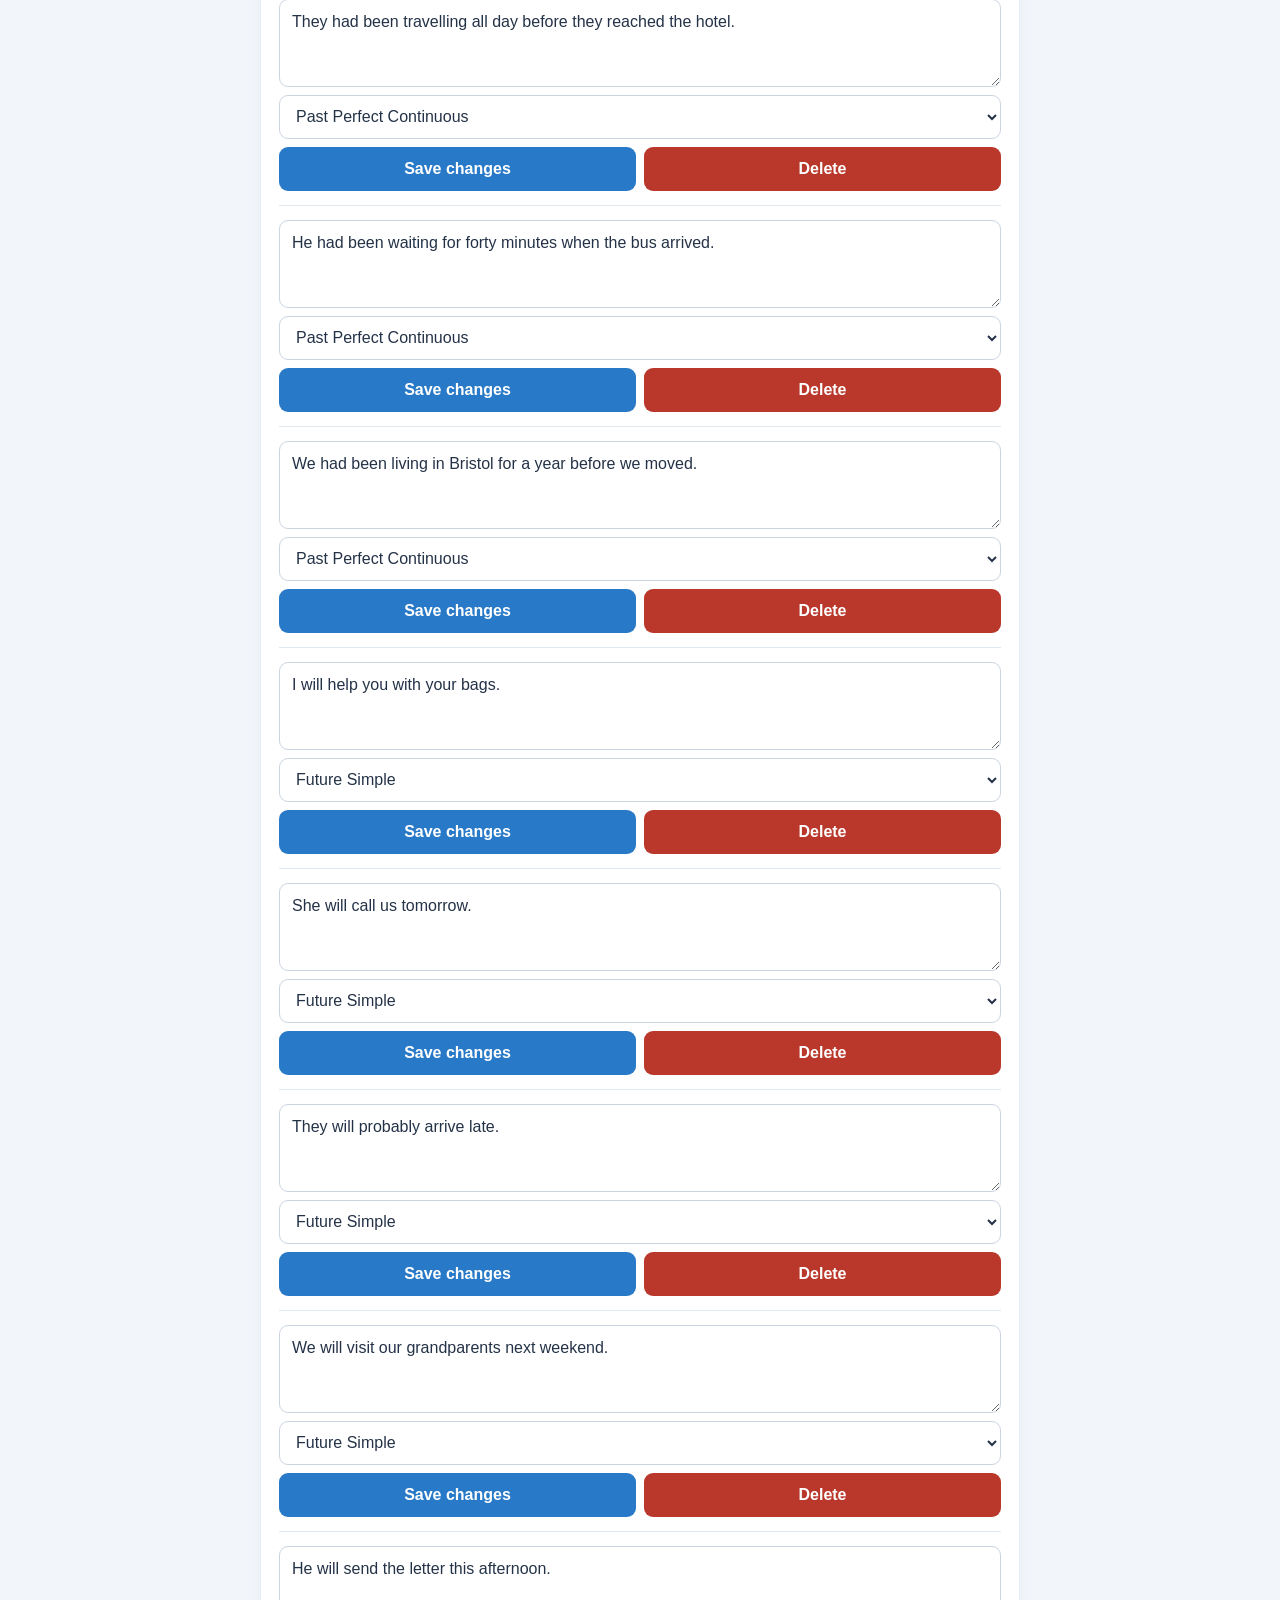
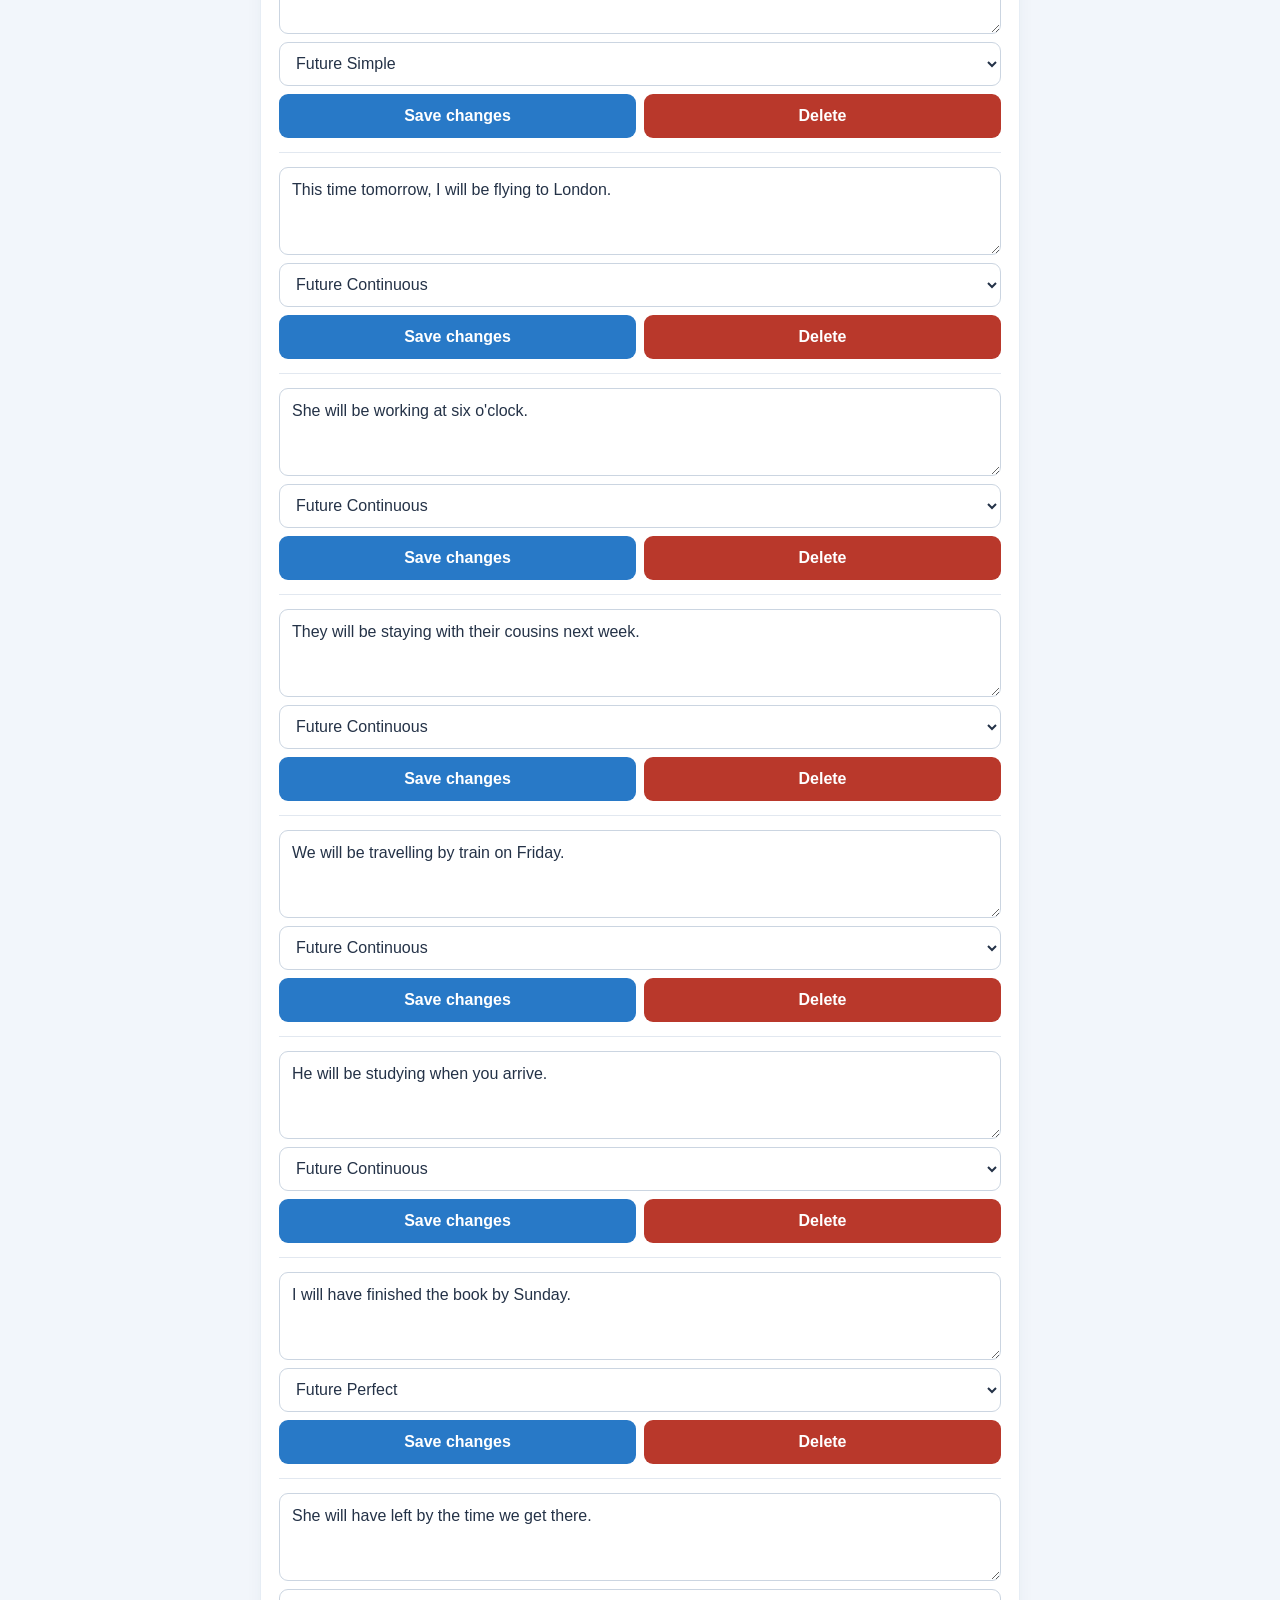
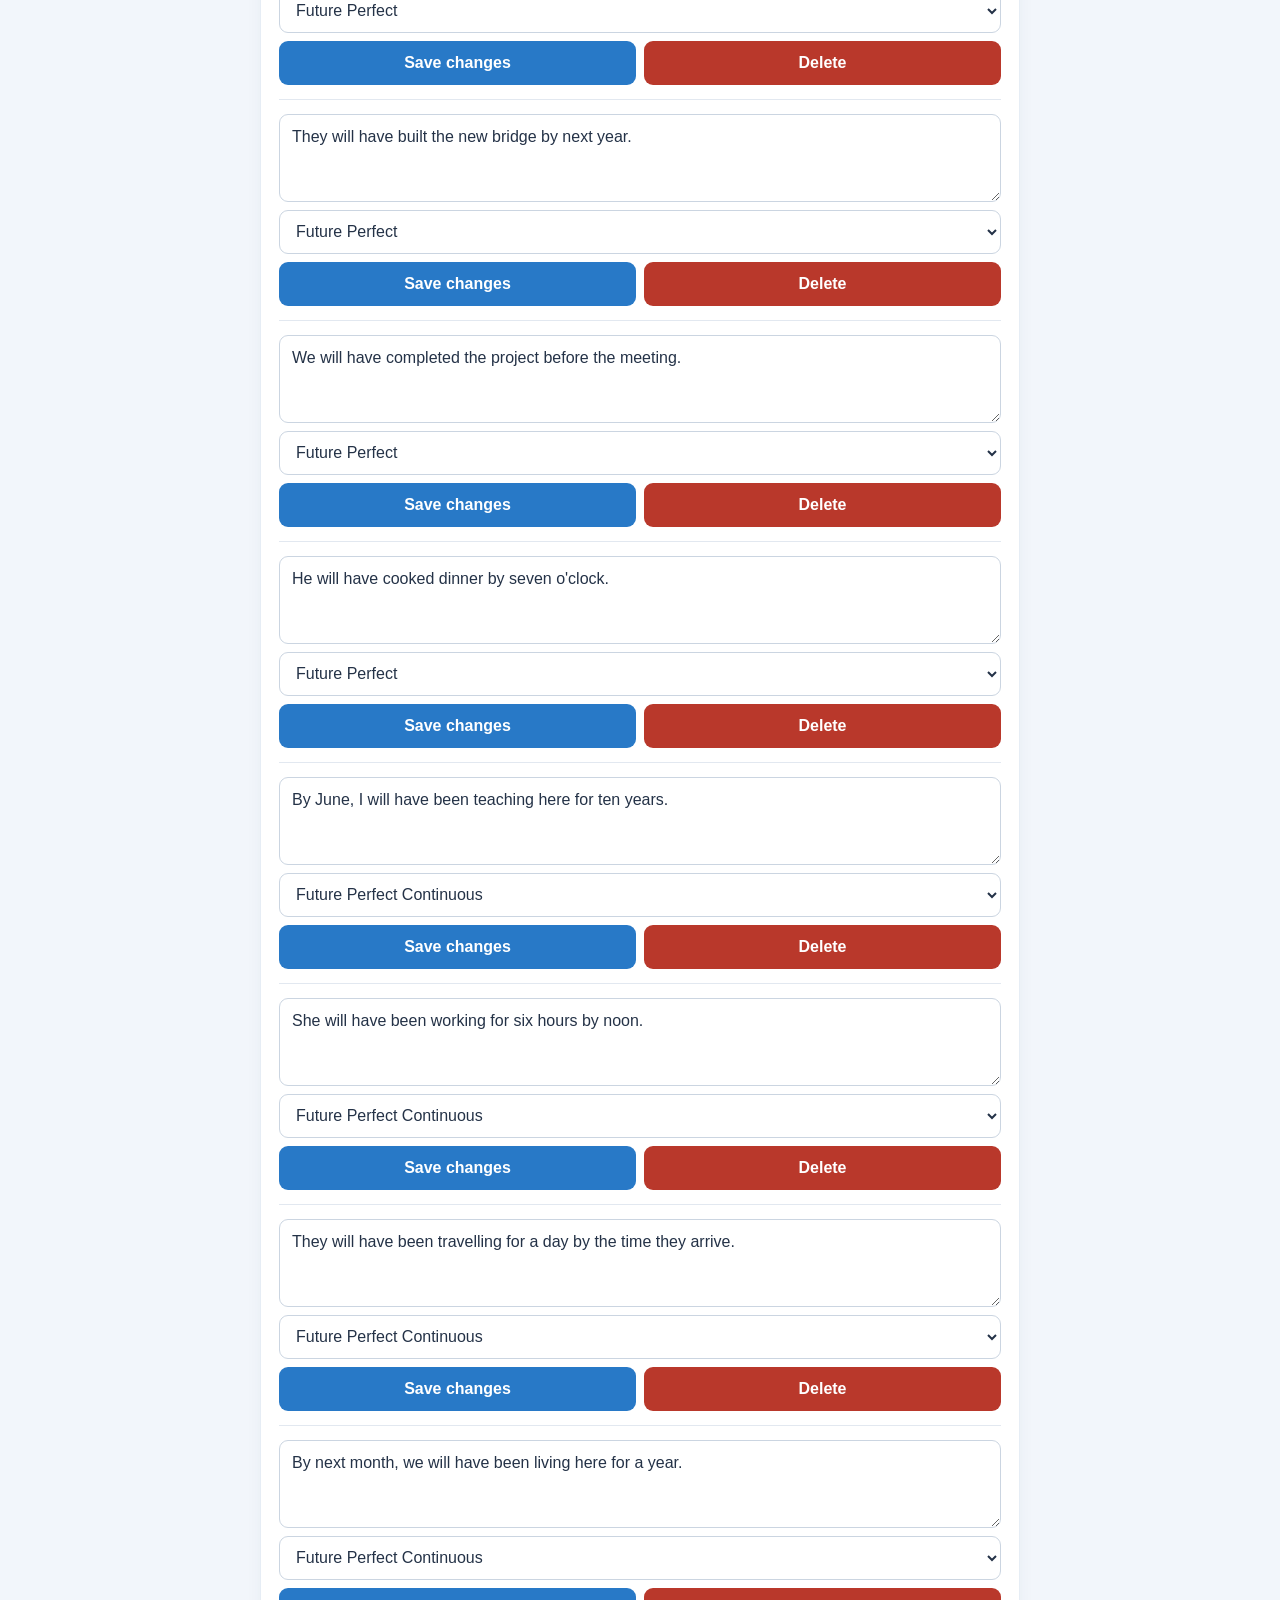
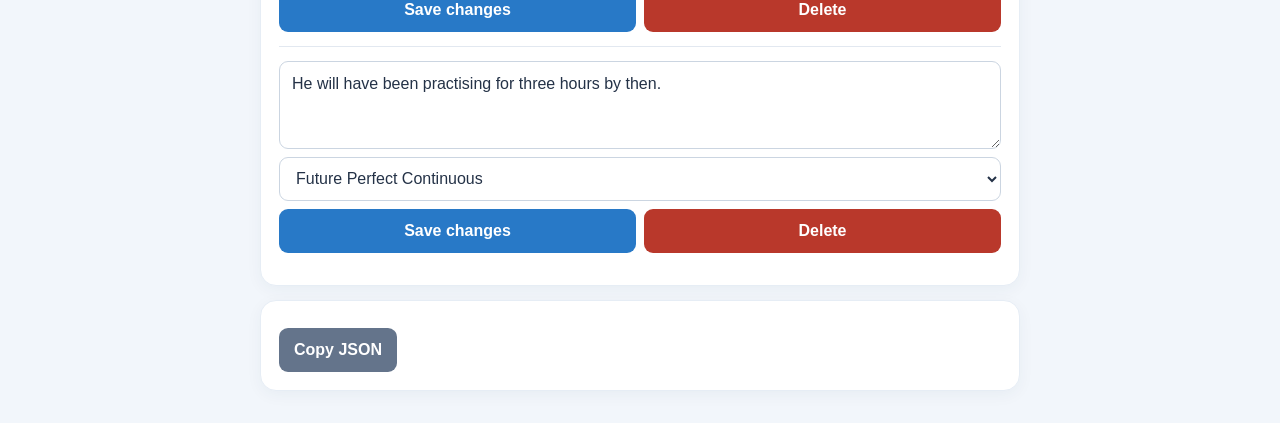
==== commit 815b6839: "Add admin.html for Sentence Builder admin panel" ====
--- a/admin.html
+++ b/admin.html
@@ -4,7 +4,12 @@
   <meta charset="UTF-8">
   <meta name="viewport" content="width=device-width, initial-scale=1">
   <title>Sentence Builder — Admin</title>
+
   <link rel="stylesheet" href="style.css">
+
+  <!-- SheetJS: odczyt i zapis plików Excel w przeglądarce -->
+  <script src="https://cdn.sheetjs.com/xlsx-0.20.3/package/dist/xlsx.full.min.js"></script>
+
   <script src="i18n.js" defer></script>
   <script src="admin.js" defer></script>
 </head>
@@ -31,14 +36,47 @@
   </header>
 
   <main>
-    <!-- Ukryte, ale pozostawione, bo admin.js odwołuje się do tych elementów. -->
-    <section class="panel" hidden>
+    <!-- Ukryta sekcja JSON. Elementy pozostają, ponieważ używa ich admin.js. -->
+    <section
+      class="panel"
+      id="loadJsonPanel"
+      style="display: none !important;"
+      aria-hidden="true"
+    >
       <h2 data-i18n="loadJson">Wczytaj plik JSON</h2>
+
       <p class="muted" data-i18n="jsonHelp">
         Możesz wczytać plik z ćwiczeniami. Po zmianach pobierz zaktualizowany JSON.
       </p>
+
       <input id="jsonFile" type="file" accept=".json,application/json">
       <p id="loadStatus" class="muted" aria-live="polite"></p>
+    </section>
+
+    <section class="panel">
+      <h2>Import i eksport Excel</h2>
+
+      <label for="excelFile">
+        Wybierz plik Excel do importu (.xlsx lub .xls)
+      </label>
+
+      <input
+        id="excelFile"
+        type="file"
+        accept=".xlsx,.xls,application/vnd.openxmlformats-officedocument.spreadsheetml.sheet,application/vnd.ms-excel"
+      >
+
+      <div class="admin-actions">
+        <button id="importExcel" type="button">
+          Importuj dane z Excela
+        </button>
+
+        <button id="exportExcel" type="button" class="secondary">
+          Eksportuj do Excela
+        </button>
+      </div>
+
+      <p id="excelStatus" class="muted" aria-live="polite"></p>
     </section>
 
     <section class="panel">
@@ -48,6 +86,7 @@
         <label for="sentenceInput" data-i18n="englishSentence">
           Zdanie po angielsku
         </label>
+
         <textarea
           id="sentenceInput"
           required
@@ -55,10 +94,15 @@
           data-i18n-placeholder="sentencePlaceholder"
         ></textarea>
 
-        <label for="categorySelect" data-i18n="category">Kategoria</label>
+        <label for="categorySelect" data-i18n="category">
+          Kategoria
+        </label>
+
         <select id="categorySelect"></select>
 
-        <button type="submit" data-i18n="addSentence">Dodaj zdanie</button>
+        <button type="submit" data-i18n="addSentence">
+          Dodaj zdanie
+        </button>
       </form>
     </section>
 
@@ -69,8 +113,12 @@
         <label for="newCategory" data-i18n="categoryName">
           Nazwa kategorii
         </label>
+
         <input id="newCategory" type="text" required>
-        <button type="submit" data-i18n="addCategory">Dodaj kategorię</button>
+
+        <button type="submit" data-i18n="addCategory">
+          Dodaj kategorię
+        </button>
       </form>
     </section>
 
@@ -82,6 +130,7 @@
       <label for="adminCategoryFilter" data-i18n="filterCategory">
         Filtruj według kategorii
       </label>
+
       <select id="adminCategoryFilter"></select>
 
       <div id="categoryOrderSettings" class="category-order-settings"></div>
@@ -89,6 +138,7 @@
       <label for="adminSearchInput" data-i18n="searchSentence">
         Szukaj zdania
       </label>
+
       <input id="adminSearchInput" type="search">
 
       <p id="adminResultCount" class="muted"></p>
@@ -96,9 +146,21 @@
     </section>
 
     <section class="panel">
-      <h2 data-i18n="exportJson" hidden>Eksport do pliku JSON</h2>
-
-      <p class="muted" data-i18n="exportHelp" hidden>
+      <!-- Ukryte elementy zachowujemy, bo admin.js aktualizuje ich zawartość. -->
+      <h2
+        data-i18n="exportJson"
+        style="display: none !important;"
+        aria-hidden="true"
+      >
+        Eksport do pliku JSON
+      </h2>
+
+      <p
+        class="muted"
+        data-i18n="exportHelp"
+        style="display: none !important;"
+        aria-hidden="true"
+      >
         Pobierz plik JSON, aby zachować zmiany lub użyć ich na innym urządzeniu.
       </p>
 
@@ -106,7 +168,8 @@
         id="downloadJson"
         type="button"
         data-i18n="downloadJson"
-        hidden
+        style="display: none !important;"
+        aria-hidden="true"
       >
         Pobierz exercises.json
       </button>
@@ -124,10 +187,17 @@
         id="jsonOutput"
         readonly
         aria-label="JSON"
-        hidden
+        style="display: none !important;"
+        aria-hidden="true"
       ></textarea>
 
-      <p id="copyStatus" class="muted" aria-live="polite" hidden></p>
+      <p
+        id="copyStatus"
+        class="muted"
+        aria-live="polite"
+        style="display: none !important;"
+        aria-hidden="true"
+      ></p>
     </section>
   </main>
 </body>
